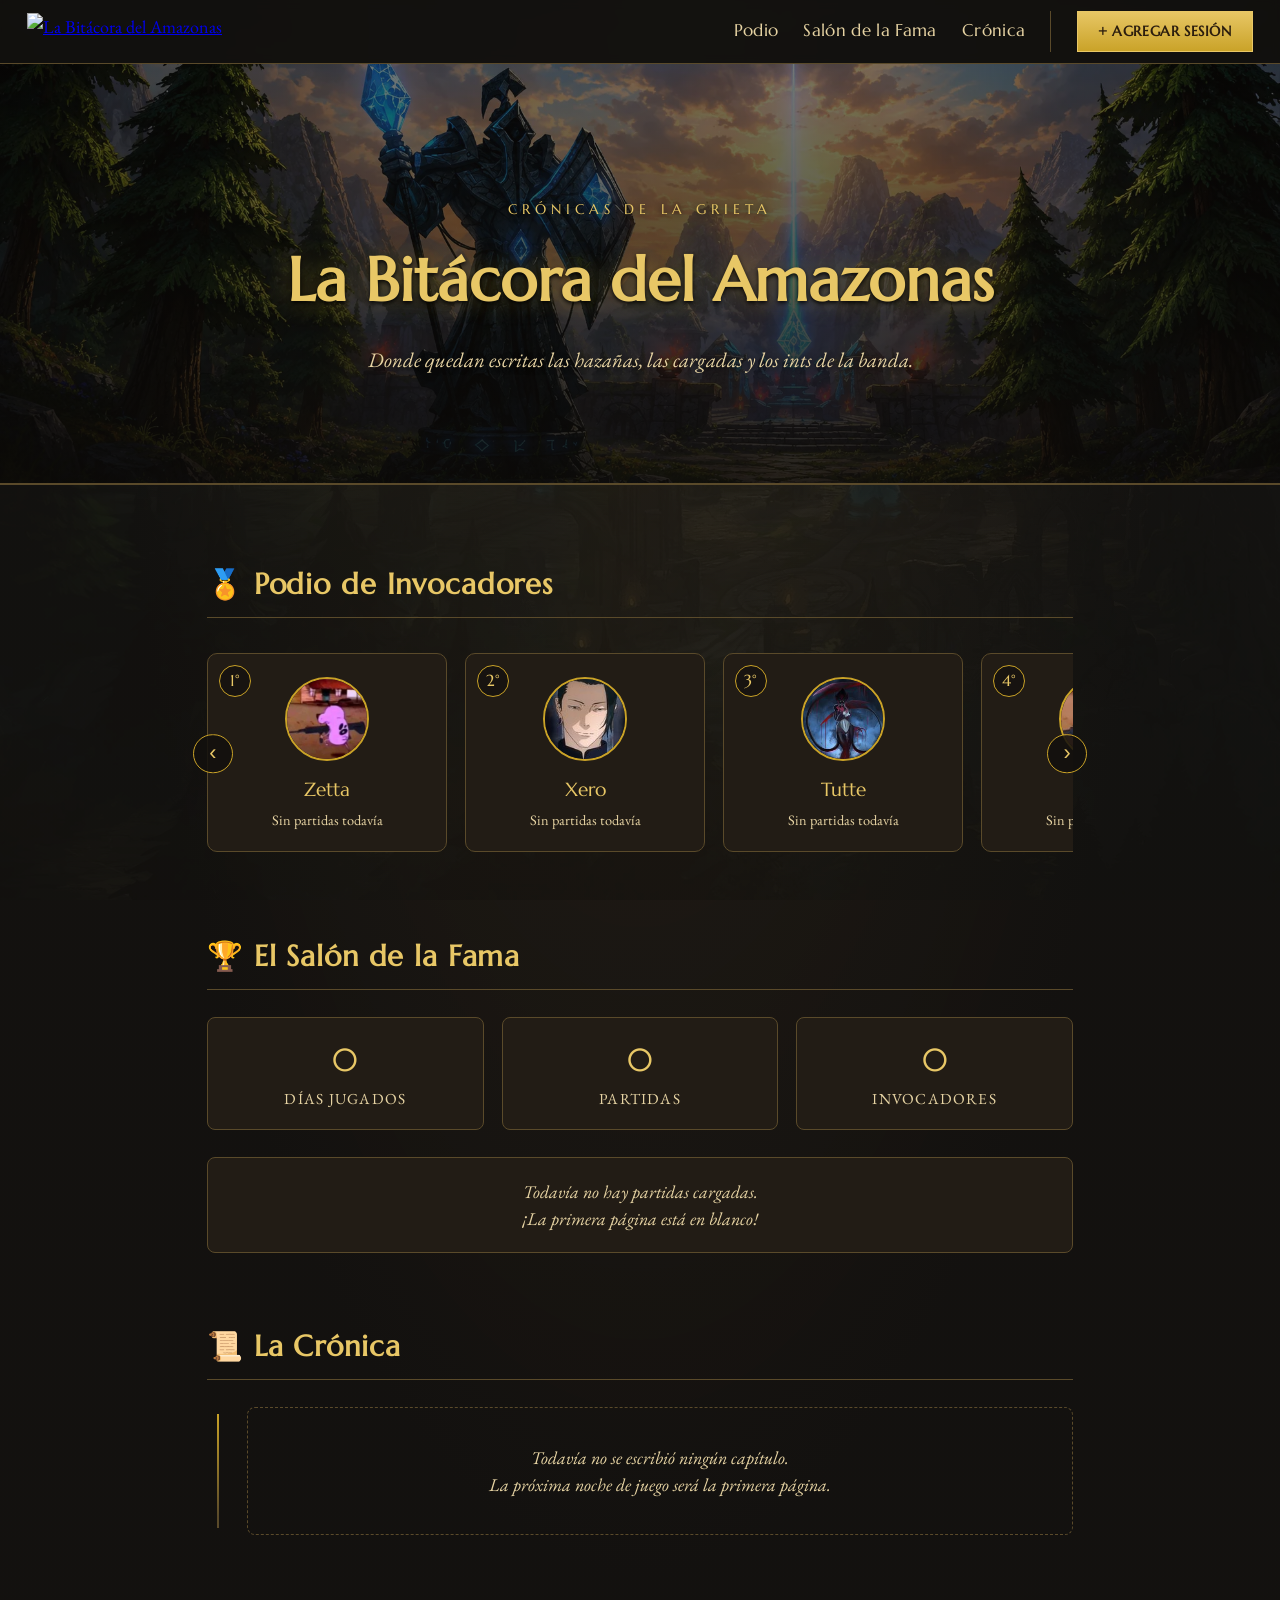
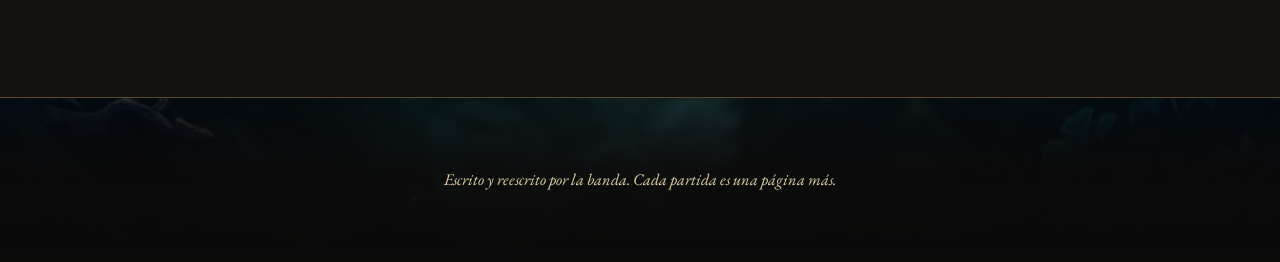
==== index.html @ 9bd44ffe "Podio clickeable al perfil, y opcion de eliminar jugador del roster - js/app.js, css/style.css: cada" ====
<!DOCTYPE html>
<html lang="es">
<head>
<meta charset="UTF-8">
<meta name="viewport" content="width=device-width, initial-scale=1.0">
<title>La Bitácora del Amazonas</title>
<meta name="description" content="Crónica de las partidas de LoL de la banda: quién sale mejor, quién se la carga al equipo, quién trollea y quién es medio ancla.">
<meta property="og:type" content="website">
<meta property="og:site_name" content="La Bitácora del Amazonas">
<meta property="og:title" content="La Bitácora del Amazonas">
<meta property="og:description" content="Crónica de las partidas de LoL de la banda: quién sale mejor, quién se la carga al equipo, quién trollea y quién es medio ancla.">
<meta property="og:image" content="https://zettita.github.io/la-bitacora-del-amazonas/img/portada.webp">
<meta property="og:url" content="https://zettita.github.io/la-bitacora-del-amazonas/">
<meta name="twitter:card" content="summary_large_image">
<link rel="icon" href="data:image/svg+xml,<svg xmlns=%22http://www.w3.org/2000/svg%22 viewBox=%220 0 100 100%22><text y=%22.9em%22 font-size=%2290%22>📜</text></svg>">
<link rel="preconnect" href="https://fonts.googleapis.com">
<link rel="preconnect" href="https://fonts.gstatic.com" crossorigin>
<link href="https://fonts.googleapis.com/css2?family=Marcellus&family=EB+Garamond:ital,wght@0,400;0,500;0,600;1,400&display=swap" rel="stylesheet">
<link rel="stylesheet" href="css/style.css?v=28">
</head>
<body>

<nav class="nav-fija">
  <a href="index.html" class="nav-logo">
    <!-- Temporal: placeholder de logo (Quintaesencia de daño de ataque, sistema de runas viejo) hasta tener uno propio -->
    <img src="https://ddragon.leagueoflegends.com/cdn/7.23.1/img/rune/bl_1_2.png" alt="La Bitácora del Amazonas">
  </a>
  <button type="button" class="nav-burger" aria-label="Abrir menú" aria-expanded="false">☰</button>
  <div class="nav-links">
    <a href="index.html#podio-seccion">Podio</a>
    <a href="index.html#salon-fama">Salón de la Fama</a>
    <a href="index.html#timeline-seccion">Crónica</a>
    <span class="nav-sep"></span>
    <a href="herramientas/cargar.html" class="nav-tool">+ Agregar sesión</a>
  </div>
</nav>

<header class="portada">
  <div class="portada-orla">
    <p class="portada-eyebrow">Crónicas de la Grieta</p>
    <h1>La Bitácora del Amazonas</h1>
    <p class="portada-sub">Donde quedan escritas las hazañas, las cargadas y los ints de la banda.</p>
  </div>
</header>

<main>
  <section id="podio-seccion" class="seccion podio-seccion">
    <h2 class="titulo-seccion">🏅 Podio de Invocadores</h2>
    <div class="podio-wrap">
      <button type="button" class="podio-flecha izq" aria-label="Anterior">‹</button>
      <div id="podio-carrusel" class="podio-carrusel"></div>
      <button type="button" class="podio-flecha der" aria-label="Siguiente">›</button>
    </div>
  </section>

  <section id="salon-fama" class="seccion">
    <h2 class="titulo-seccion">🏆 El Salón de la Fama</h2>
    <div id="fama-resumen" class="fama-resumen"></div>
    <div id="fama-grid" class="fama-grid"></div>
  </section>

  <section id="timeline-seccion" class="seccion">
    <h2 class="titulo-seccion">📜 La Crónica</h2>
    <div id="timeline"></div>
  </section>
</main>

<footer>
  <p>Escrito y reescrito por la banda. Cada partida es una página más.</p>
</footer>

<script src="js/comunes.js?v=6"></script>
<script src="js/app.js?v=15"></script>
</body>
</html>
---- css/style.css ----
:root{
  --tinta:#2b1d0e;
  --tinta-suave:#4a3520;
  --pergamino:#f3e6c8;
  --pergamino-osc:#e6d3a3;
  --noche:#12100e;
  --noche-suave:#1c1712;
  --noche-panel:#221c15;
  --oro:#c9a227;
  --oro-claro:#e8c766;
  --borde:#5a4a2a;
  --victoria:#3f7d4f;
  --derrota:#8c3a3a;
  --mvp:#c9a227;
  --carry:#3a7ca5;
  --troll:#a45bb0;
  --ancla:#7a7a7a;
  --sombra: 0 8px 24px rgba(0,0,0,.45);
}

*{box-sizing:border-box;}

html{scroll-behavior:smooth;}
@media (prefers-reduced-motion: reduce){
  html{scroll-behavior:auto;}
}

html,body{
  margin:0;
  padding:0;
  background:
    radial-gradient(ellipse at top, rgba(36,29,20,.85) 0%, rgba(18,16,14,.94) 60%),
    url('../img/fondo.webp') center / cover no-repeat fixed;
  color:var(--pergamino);
  font-family:'EB Garamond', Georgia, serif;
  font-size:18px;
  line-height:1.5;
}

h1,h2,h3,.cinzel{
  font-family:'Marcellus', serif;
}

/* ---------- Menú fijo ---------- */
.nav-fija{
  position:sticky;
  top:0;
  z-index:100;
  display:flex;
  align-items:center;
  justify-content:space-between;
  gap:1.5rem;
  padding:.6rem 1.5rem;
  background:rgba(18,16,14,.94);
  border-bottom:1px solid var(--borde);
  backdrop-filter:blur(4px);
}
.nav-logo{
  display:flex;
  align-items:center;
  height:2.1rem;
  min-width:2.1rem;
}
.nav-logo img{
  height:2.1rem;
  width:auto;
  display:block;
}
.nav-links{
  display:flex;
  align-items:center;
  gap:1.4rem;
  flex-wrap:wrap;
}
.nav-links a{
  color:var(--pergamino-osc);
  text-decoration:none;
  font-size:.92rem;
  letter-spacing:.02em;
  font-family:'Marcellus', serif;
  white-space:nowrap;
}
.nav-links a:hover{color:var(--oro-claro);}
.nav-links a.nav-tool{
  font-size:.8rem;
  font-weight:700;
  letter-spacing:.04em;
  text-transform:uppercase;
  color:var(--tinta);
  padding:.55rem 1.2rem;
  background:linear-gradient(180deg, var(--oro-claro) 0%, var(--oro) 100%);
  box-shadow:0 0 0 1px var(--oro-claro) inset;
  transition:filter .15s ease;
}
.nav-links a.nav-tool:hover{
  color:var(--tinta);
  filter:brightness(1.1);
}
.nav-sep{
  width:1px;
  align-self:stretch;
  background:var(--borde);
}
.nav-burger{
  display:none;
  align-items:center;
  justify-content:center;
  width:2.1rem;
  height:2.1rem;
  background:none;
  border:1px solid var(--borde);
  border-radius:6px;
  color:var(--pergamino);
  font-size:1.05rem;
  line-height:1;
  cursor:pointer;
  flex-shrink:0;
}
.nav-burger:hover{border-color:var(--oro);}

@media (max-width:700px){
  .nav-burger{display:flex;}
  .nav-links{
    display:none;
    position:absolute;
    top:100%;
    left:0;
    right:0;
    flex-direction:column;
    align-items:stretch;
    gap:0;
    background:rgba(18,16,14,.98);
    border-bottom:1px solid var(--borde);
    padding:.3rem 1.5rem .8rem;
  }
  .nav-links.abierto{display:flex;}
  .nav-links a{
    padding:.7rem 0;
    border-bottom:1px solid rgba(201,162,39,.12);
  }
  .nav-links a:last-child{border-bottom:none;}
  .nav-sep{display:none;}
  .nav-links a.nav-tool{
    text-align:center;
    margin-top:.6rem;
    border-bottom:none;
  }
}

/* ---------- Portada ---------- */
.portada{
  padding:5rem 1.5rem 3.5rem;
  text-align:center;
  border-bottom:2px solid var(--borde);
  background:
    linear-gradient(180deg, rgba(12,10,8,.55) 0%, rgba(12,10,8,.7) 55%, rgba(12,10,8,.9) 100%),
    url('../img/portada.webp') center / cover no-repeat;
}
.portada-orla{
  max-width:780px;
  margin:0 auto;
  padding:2.5rem 2rem;
}
.portada-eyebrow{
  font-family:'Marcellus', serif;
  letter-spacing:.35em;
  text-transform:uppercase;
  font-size:.8rem;
  color:var(--oro-claro);
  margin:0 0 .75rem;
  text-shadow:0 1px 6px rgba(0,0,0,.85);
}
.portada h1{
  font-family:'Marcellus', serif;
  font-size:clamp(2rem, 5vw, 3.4rem);
  margin:0 0 1rem;
  color:var(--oro-claro);
  text-shadow:0 2px 4px rgba(0,0,0,.9), 0 0 24px rgba(201,162,39,.35);
}
.portada-sub{
  margin:0;
  color:var(--pergamino-osc);
  font-style:italic;
  font-size:1.15rem;
  text-shadow:0 1px 6px rgba(0,0,0,.85);
}
.volver-link{
  display:inline-block;
  margin-top:1.25rem;
  color:var(--oro-claro);
  text-decoration:none;
  font-size:.9rem;
  border-bottom:1px solid transparent;
  font-family:'Marcellus', serif;
  text-shadow:0 1px 6px rgba(0,0,0,.85);
}
.volver-link:hover{border-color:var(--oro-claro);}

main{
  max-width:920px;
  margin:0 auto;
  padding:3rem 1.5rem 5rem;
}

.seccion{margin-bottom:4rem; scroll-margin-top:4.5rem;}

.titulo-seccion{
  font-size:1.6rem;
  color:var(--oro-claro);
  border-bottom:1px solid var(--borde);
  padding-bottom:.6rem;
  margin-bottom:1.5rem;
  letter-spacing:.03em;
}

/* ---------- Podio de invocadores ---------- */
.podio-wrap{position:relative;}
.podio-carrusel{
  display:flex;
  gap:1rem;
  overflow-x:auto;
  scroll-snap-type:x mandatory;
  padding:8px 4px .6rem;
  scrollbar-width:thin;
  scrollbar-color:var(--oro) transparent;
}
.podio-carrusel.vacio{
  justify-content:center;
  /* Sin esto, overflow-x:auto obliga a overflow-y a valer "auto" tambien
     (regla del spec), recortando el resplandor/escala del hover contra
     el borde del carrusel. Vacío no necesita scroll para nada, así que
     sacamos el overflow entero. */
  overflow:visible;
  scroll-snap-type:none;
}
.podio-carrusel::-webkit-scrollbar{height:6px;}
.podio-carrusel::-webkit-scrollbar-thumb{background:var(--oro); border-radius:3px;}
.podio-carrusel::-webkit-scrollbar-track{background:transparent;}
.podio-tarjeta{
  flex:0 0 240px;
  scroll-snap-align:start;
  position:relative;
  background:var(--noche-panel);
  border:1px solid var(--borde);
  border-radius:10px;
  padding:1.3rem 1rem 1.1rem;
  text-align:center;
  display:block;
  text-decoration:none;
  color:inherit;
  cursor:pointer;
  transition:border-color .15s ease, transform .15s ease;
}
.podio-tarjeta:hover{border-color:var(--oro); transform:translateY(-3px);}
.podio-puesto{
  position:absolute;
  top:.6rem;
  left:.6rem;
  width:1.8rem;
  height:1.8rem;
  display:flex;
  align-items:center;
  justify-content:center;
  font-family:'Marcellus', serif;
  font-size:.9rem;
  color:var(--oro-claro);
  background:rgba(18,16,14,.7);
  border:1px solid var(--oro);
  border-radius:50%;
}
.podio-avatar{
  width:84px;
  height:84px;
  margin:0 auto .8rem;
  border-radius:50%;
  overflow:hidden;
  border:2px solid var(--oro);
  background:var(--noche);
}
.podio-avatar img{width:100%; height:100%; object-fit:cover; display:block;}
.podio-avatar-fallback{
  width:100%;
  height:100%;
  display:flex;
  align-items:center;
  justify-content:center;
  font-family:'Marcellus', serif;
  font-size:1.6rem;
  font-weight:700;
  color:var(--oro-claro);
}
.podio-nombre{
  font-family:'Marcellus', serif;
  color:var(--oro-claro);
  font-size:1.05rem;
  margin-bottom:.3rem;
}
.podio-detalle{
  font-size:.8rem;
  color:var(--pergamino-osc);
}

.podio-tarjeta-vacia{
  display:flex;
  align-items:center;
  justify-content:center;
  background:rgba(34,28,21,.4);
  border:1px dashed var(--borde);
  text-decoration:none;
  cursor:pointer;
  box-shadow:0 0 0 rgba(201,162,39,0);
  transform-style:preserve-3d;
  /* El transform (scale + rotateX/Y) lo maneja JS por completo, para
     poder alternar entre una transición lenta (entrar/salir, a tono con
     el resplandor) y una rápida (mientras se sigue al mouse). */
  transition:border-color 1s ease, background-color 1s ease, box-shadow 1s ease, transform 1s ease;
}
.podio-tarjeta-vacia:hover{
  border-color:var(--oro);
  background:rgba(34,28,21,.65);
  box-shadow:0 0 26px rgba(201,162,39,.5);
}
.podio-tarjeta-vacia:hover .podio-vacia-icono{
  box-shadow:0 0 14px rgba(201,162,39,.6);
}
.podio-vacia-tilt{
  display:flex;
  flex-direction:column;
  align-items:center;
  gap:.3rem;
}
.podio-vacia-icono{
  width:2.8rem;
  height:2.8rem;
  margin-bottom:.3rem;
  border-radius:50%;
  border:2px dashed var(--oro);
  display:flex;
  align-items:center;
  justify-content:center;
  font-family:'Marcellus', serif;
  font-size:1.6rem;
  line-height:1;
  color:var(--oro-claro);
  box-shadow:0 0 0 rgba(201,162,39,0);
  transition:box-shadow 1s ease;
}
.podio-vacia-titulo{
  font-family:'Marcellus', serif;
  color:var(--oro-claro);
  font-size:1rem;
}
.podio-vacia-sub{
  font-size:.8rem;
  color:var(--pergamino-osc);
  text-align:center;
}

.podio-flecha{
  position:absolute;
  top:50%;
  transform:translateY(-50%);
  width:2.2rem;
  height:2.2rem;
  border-radius:50%;
  background:rgba(18,16,14,.85);
  border:1px solid var(--oro);
  color:var(--oro-claro);
  display:flex;
  align-items:center;
  justify-content:center;
  cursor:pointer;
  font-size:1.2rem;
  z-index:2;
}
.podio-flecha.izq{left:-14px;}
.podio-flecha.der{right:-14px;}
.podio-flecha:hover{background:var(--oro); color:var(--tinta);}
.podio-flecha[hidden]{display:none;}

/* ---------- Salon de la fama ---------- */
.fama-resumen{
  display:flex;
  gap:1rem;
  flex-wrap:wrap;
  margin-bottom:1.5rem;
}
.fama-resumen .stat{
  flex:1 1 140px;
  background:var(--noche-panel);
  border:1px solid var(--borde);
  border-radius:8px;
  padding:1rem 1.2rem;
  text-align:center;
}
.fama-resumen .stat .num{
  display:block;
  font-family:'Marcellus', serif;
  font-size:1.8rem;
  color:var(--oro-claro);
}
.fama-resumen .stat .lbl{
  font-size:.85rem;
  color:var(--pergamino-osc);
  text-transform:uppercase;
  letter-spacing:.08em;
}

.fama-grid{
  display:grid;
  grid-template-columns:repeat(auto-fit, minmax(220px, 1fr));
  gap:1rem;
}
.fama-card{
  background:var(--noche-panel);
  border:1px solid var(--borde);
  border-radius:8px;
  padding:1.1rem 1.2rem;
}
.fama-card h3{
  margin:0 0 .8rem;
  font-size:1rem;
  color:var(--oro-claro);
  display:flex;
  align-items:center;
  gap:.5rem;
}
.fama-card ol{
  margin:0;
  padding-left:1.3rem;
}
.fama-card li{
  margin-bottom:.35rem;
  display:flex;
  justify-content:space-between;
  gap:.5rem;
}
.fama-card li .cnt{color:var(--pergamino-osc); font-variant-numeric:tabular-nums;}
.fama-card.vacio{
  color:var(--pergamino-osc);
  font-style:italic;
  display:flex;
  align-items:center;
  justify-content:center;
  text-align:center;
}

/* ---------- Timeline ---------- */
#timeline{
  position:relative;
  padding-left:2.2rem;
}
#timeline::before{
  content:"";
  position:absolute;
  left:.55rem;
  top:.4rem;
  bottom:.4rem;
  width:2px;
  background:linear-gradient(180deg, var(--oro), var(--borde) 90%);
}

.capitulo{
  position:relative;
  margin-bottom:1.4rem;
}
.capitulo::before{
  content:"";
  position:absolute;
  left:-2.2rem;
  top:.45rem;
  width:14px;
  height:14px;
  border-radius:50%;
  background:var(--oro);
  border:2px solid var(--noche);
  box-shadow:0 0 0 2px var(--oro);
}

.capitulo-header{
  cursor:pointer;
  background:var(--noche-panel);
  border:1px solid var(--borde);
  border-radius:8px;
  padding:.9rem 1.2rem;
  display:flex;
  justify-content:space-between;
  align-items:center;
  gap:1rem;
  flex-wrap:wrap;
}
.capitulo-header:hover{border-color:var(--oro);}
.capitulo-titulo{
  font-family:'Marcellus', serif;
  color:var(--oro-claro);
  font-size:1.15rem;
}
.capitulo-fecha{
  color:var(--pergamino-osc);
  font-size:.9rem;
  font-style:italic;
}
.capitulo-resumen{
  font-size:.85rem;
  color:var(--pergamino-osc);
}
.capitulo-flecha{
  transition:transform .2s ease;
  color:var(--oro-claro);
}
.capitulo.abierto .capitulo-flecha{transform:rotate(90deg);}

.capitulo-cuerpo{
  padding:1.2rem .2rem .4rem;
}
.capitulo-notas{
  font-style:italic;
  color:var(--pergamino-osc);
  margin:0 0 1rem;
  padding-left:.2rem;
}

/* ---------- Partidas ---------- */
.partida{
  background:var(--pergamino);
  color:var(--tinta);
  border-radius:8px;
  padding:1.1rem 1.3rem;
  margin-bottom:1.1rem;
  box-shadow:var(--sombra);
}
.partida-header{
  display:flex;
  align-items:center;
  gap:.7rem;
  flex-wrap:wrap;
  margin-bottom:.9rem;
  padding-bottom:.6rem;
  border-bottom:1px solid var(--tinta-suave);
}
.partida-numero{
  font-family:'Marcellus', serif;
  font-weight:700;
  color:var(--tinta-suave);
}
.badge-resultado{
  font-family:'Marcellus', serif;
  font-size:.75rem;
  letter-spacing:.05em;
  text-transform:uppercase;
  padding:.25rem .6rem;
  border-radius:4px;
  color:#fff;
}
.badge-resultado.victoria{background:var(--victoria);}
.badge-resultado.derrota{background:var(--derrota);}
.partida-meta{
  font-size:.85rem;
  color:var(--tinta-suave);
  margin-left:auto;
}

.jugadores-tabla{
  display:grid;
  gap:.6rem;
}
.jugador-fila{
  position:relative;
  display:grid;
  grid-template-columns:auto 1fr auto;
  gap:.6rem 1rem;
  align-items:center;
  padding:.6rem .7rem;
  border-radius:6px;
  background-color:var(--noche-panel);
  background-size:cover;
  background-position:center 22%;
  overflow:hidden;
  color:var(--pergamino);
}
.jugador-fila::before{
  content:"";
  position:absolute;
  inset:0;
  background:linear-gradient(90deg, rgba(18,16,14,.92) 0%, rgba(18,16,14,.8) 55%, rgba(18,16,14,.5) 100%);
}
.jugador-fila > *{position:relative;}
.jugador-avatar{
  width:40px;
  height:40px;
  border-radius:6px;
  object-fit:cover;
  border:1px solid var(--oro);
  background:var(--noche-panel);
}
.jugador-avatar-fallback{
  width:40px;
  height:40px;
  border-radius:6px;
  border:1px solid var(--oro);
  background:var(--noche-panel);
  color:var(--oro-claro);
  display:flex;
  align-items:center;
  justify-content:center;
  font-family:'Marcellus', serif;
  font-weight:700;
}
.jugador-info{min-width:0;}
.jugador-nombre{
  font-weight:600;
  color:var(--pergamino);
  text-shadow:0 1px 3px rgba(0,0,0,.65);
  display:flex;
  align-items:center;
  gap:.5rem;
  flex-wrap:wrap;
}
.jugador-rol{
  font-size:.75rem;
  color:var(--pergamino-osc);
  text-shadow:0 1px 2px rgba(0,0,0,.65);
  text-transform:uppercase;
  letter-spacing:.05em;
}
.jugador-campeon{font-style:italic;}
.jugador-comentario{
  grid-column:1 / -1;
  font-size:.9rem;
  font-style:italic;
  color:var(--pergamino-osc);
  text-shadow:0 1px 2px rgba(0,0,0,.65);
  padding-left:.6rem;
  border-left:2px solid var(--oro);
}
.jugador-kda{
  font-variant-numeric:tabular-nums;
  font-size:.9rem;
  white-space:nowrap;
  color:var(--pergamino);
  text-shadow:0 1px 2px rgba(0,0,0,.65);
}
.jugador-premios{
  display:flex;
  gap:.3rem;
  flex-wrap:wrap;
}
.premio{
  font-size:.7rem;
  font-family:'Marcellus', serif;
  padding:.15rem .5rem;
  border-radius:10px;
  color:#fff;
  white-space:nowrap;
}
.premio.mvp{background:var(--mvp); color:#2b1d0e;}
.premio.carry{background:var(--carry);}
.premio.troll{background:var(--troll);}
.premio.ancla{background:var(--ancla);}

.destacados-partida{
  margin-top:.8rem;
  padding:.6rem .8rem;
  border:1px dashed #6a3f96;
  border-radius:6px;
  background:rgba(106,63,150,.08);
}
.destacados-titulo{
  font-family:'Marcellus', serif;
  font-size:.7rem;
  text-transform:uppercase;
  letter-spacing:.05em;
  color:#6a3f96;
  margin-bottom:.4rem;
}
.vacio-timeline{
  color:var(--pergamino-osc);
  font-style:italic;
  padding:2rem;
  text-align:center;
  border:1px dashed var(--borde);
  border-radius:8px;
}

footer{
  text-align:center;
  padding:3rem 1rem 3rem;
  color:var(--pergamino-osc);
  font-style:italic;
  font-size:.9rem;
  border-top:1px solid var(--borde);
  background:
    linear-gradient(180deg, rgba(12,10,8,0) 0%, rgba(12,10,8,.78) 45%, rgba(12,10,8,.93) 100%),
    url('../img/role-swapping.jpg') center / cover no-repeat;
}

/* ---------- Perfil de jugador ---------- */
.volver-top{
  max-width:920px;
  margin:0 auto;
  padding:1.4rem 1.5rem 0;
}
.volver-top a{
  color:var(--oro-claro);
  text-decoration:none;
  font-family:'Marcellus', serif;
  font-size:.85rem;
  border-bottom:1px solid transparent;
}
.volver-top a:hover{border-color:var(--oro-claro);}

.perfil-header{
  display:flex;
  align-items:center;
  gap:1.4rem;
  max-width:920px;
  margin:0 auto;
  padding:1.6rem 1.5rem 1rem;
}
.perfil-header-avatar{
  width:100px;
  height:100px;
  border-radius:12px;
  overflow:hidden;
  border:2px solid var(--oro);
  flex-shrink:0;
  background:var(--noche-panel);
}
.perfil-header-avatar img{
  width:100%;
  height:100%;
  object-fit:cover;
  display:block;
}
.perfil-header-avatar-fallback{
  width:100%;
  height:100%;
  display:flex;
  align-items:center;
  justify-content:center;
  font-family:'Marcellus', serif;
  font-size:2rem;
  font-weight:700;
  color:var(--oro-claro);
}
.perfil-header-texto{min-width:0;}
.perfil-header h1{
  font-family:'Marcellus', serif;
  font-size:clamp(1.7rem, 4.5vw, 2.5rem);
  color:var(--oro-claro);
  text-align:left;
  margin:0;
  text-shadow:0 2px 12px rgba(201,162,39,.25);
}
.perfil-header-sub{
  margin:.35rem 0 0;
  font-style:italic;
  font-size:1.05rem;
  color:var(--pergamino-osc);
}

.premios-grid{
  display:grid;
  grid-template-columns:repeat(4, 1fr);
  gap:.9rem;
}
.premio-card{
  background:var(--noche-panel);
  border:1px solid var(--borde);
  border-radius:8px;
  padding:1rem .6rem;
  text-align:center;
}
.premio-card .ico{font-size:1.4rem; display:block; margin-bottom:.3rem;}
.premio-card .cnt{font-family:'Marcellus', serif; font-size:1.4rem; display:block; font-variant-numeric:tabular-nums;}
.premio-card .lbl{font-size:.72rem; color:var(--pergamino-osc); text-transform:uppercase; letter-spacing:.05em;}
.premio-card.mvp .cnt{color:var(--mvp);}
.premio-card.carry .cnt{color:var(--carry);}
.premio-card.troll .cnt{color:var(--troll);}
.premio-card.ancla .cnt{color:var(--ancla);}

.ver-mas{
  display:block;
  margin:1.1rem auto 0;
  background:none;
  border:1px solid var(--borde);
  color:var(--oro-claro);
  font-family:'Marcellus', serif;
  font-size:.85rem;
  padding:.55rem 1.3rem;
  border-radius:20px;
  cursor:pointer;
}
.ver-mas:hover{border-color:var(--oro);}
.ver-mas[hidden]{display:none;}

.partidas-mini{
  display:flex;
  flex-direction:column;
  gap:.6rem;
}
.partida-mini{
  display:grid;
  grid-template-columns:auto 40px 1fr auto auto;
  gap:.9rem;
  align-items:center;
  background:var(--noche-panel);
  border:1px solid var(--borde);
  border-radius:8px;
  padding:.7rem 1rem;
}
.partida-mini .campeon-rol{font-size:.95rem;}
.partida-mini .campeon-rol small{
  display:block;
  color:var(--pergamino-osc);
  font-size:.72rem;
  text-transform:uppercase;
  letter-spacing:.05em;
}
.partida-mini .kda{font-variant-numeric:tabular-nums; font-size:.9rem; white-space:nowrap;}
.partida-mini .fecha{font-size:.78rem; color:var(--pergamino-osc); white-space:nowrap;}

.perfil-campeones{
  display:grid;
  grid-template-columns:repeat(auto-fit, minmax(260px, 1fr));
  gap:1.2rem;
}
.campeon-card{
  position:relative;
  aspect-ratio:16/10;
  border-radius:10px;
  overflow:hidden;
  border:1px solid var(--borde);
  box-shadow:var(--sombra);
  background-size:cover;
  background-position:center 20%;
  color:#fff;
}
.campeon-card::after{
  content:"";
  position:absolute;
  inset:0;
  background:linear-gradient(180deg, rgba(0,0,0,0) 35%, rgba(0,0,0,.9) 100%);
}
.campeon-card-puesto{
  position:absolute;
  top:.6rem;
  left:.6rem;
  z-index:2;
  width:2rem;
  height:2rem;
  display:flex;
  align-items:center;
  justify-content:center;
  font-family:'Marcellus', serif;
  font-size:1rem;
  color:var(--oro-claro);
  background:rgba(18,16,14,.7);
  border:1px solid var(--oro);
  border-radius:50%;
}
.campeon-card-info{
  position:absolute;
  left:0;
  right:0;
  bottom:0;
  z-index:2;
  padding:.9rem 1rem;
}
.campeon-card-nombre{
  font-family:'Marcellus', serif;
  font-size:1.15rem;
  color:var(--oro-claro);
  margin-bottom:.35rem;
}
.campeon-card-detalle{
  display:flex;
  flex-wrap:wrap;
  gap:.35rem .9rem;
  font-size:.85rem;
  color:#f0e6d0;
}

@media (max-width:600px){
  body{font-size:16px;}
  .jugador-fila{grid-template-columns:auto 1fr; grid-template-areas:"avatar info" "kda kda" "premios premios";}
  .jugador-kda{grid-column:1/-1;}
  .jugador-premios{grid-column:1/-1;}
  .partida-meta{margin-left:0;}
  .perfil-header{flex-direction:column; text-align:center; padding-top:1.2rem;}
  .perfil-header h1{text-align:center;}
  .premios-grid{grid-template-columns:repeat(2, 1fr);}
  .partida-mini{grid-template-columns:auto 34px 1fr; grid-template-areas:"badge avatar info" "kda kda fecha";}
  .partida-mini .kda{grid-area:kda;}
  .partida-mini .fecha{grid-area:fecha; text-align:right;}
  .podio-flecha{display:none;}
}
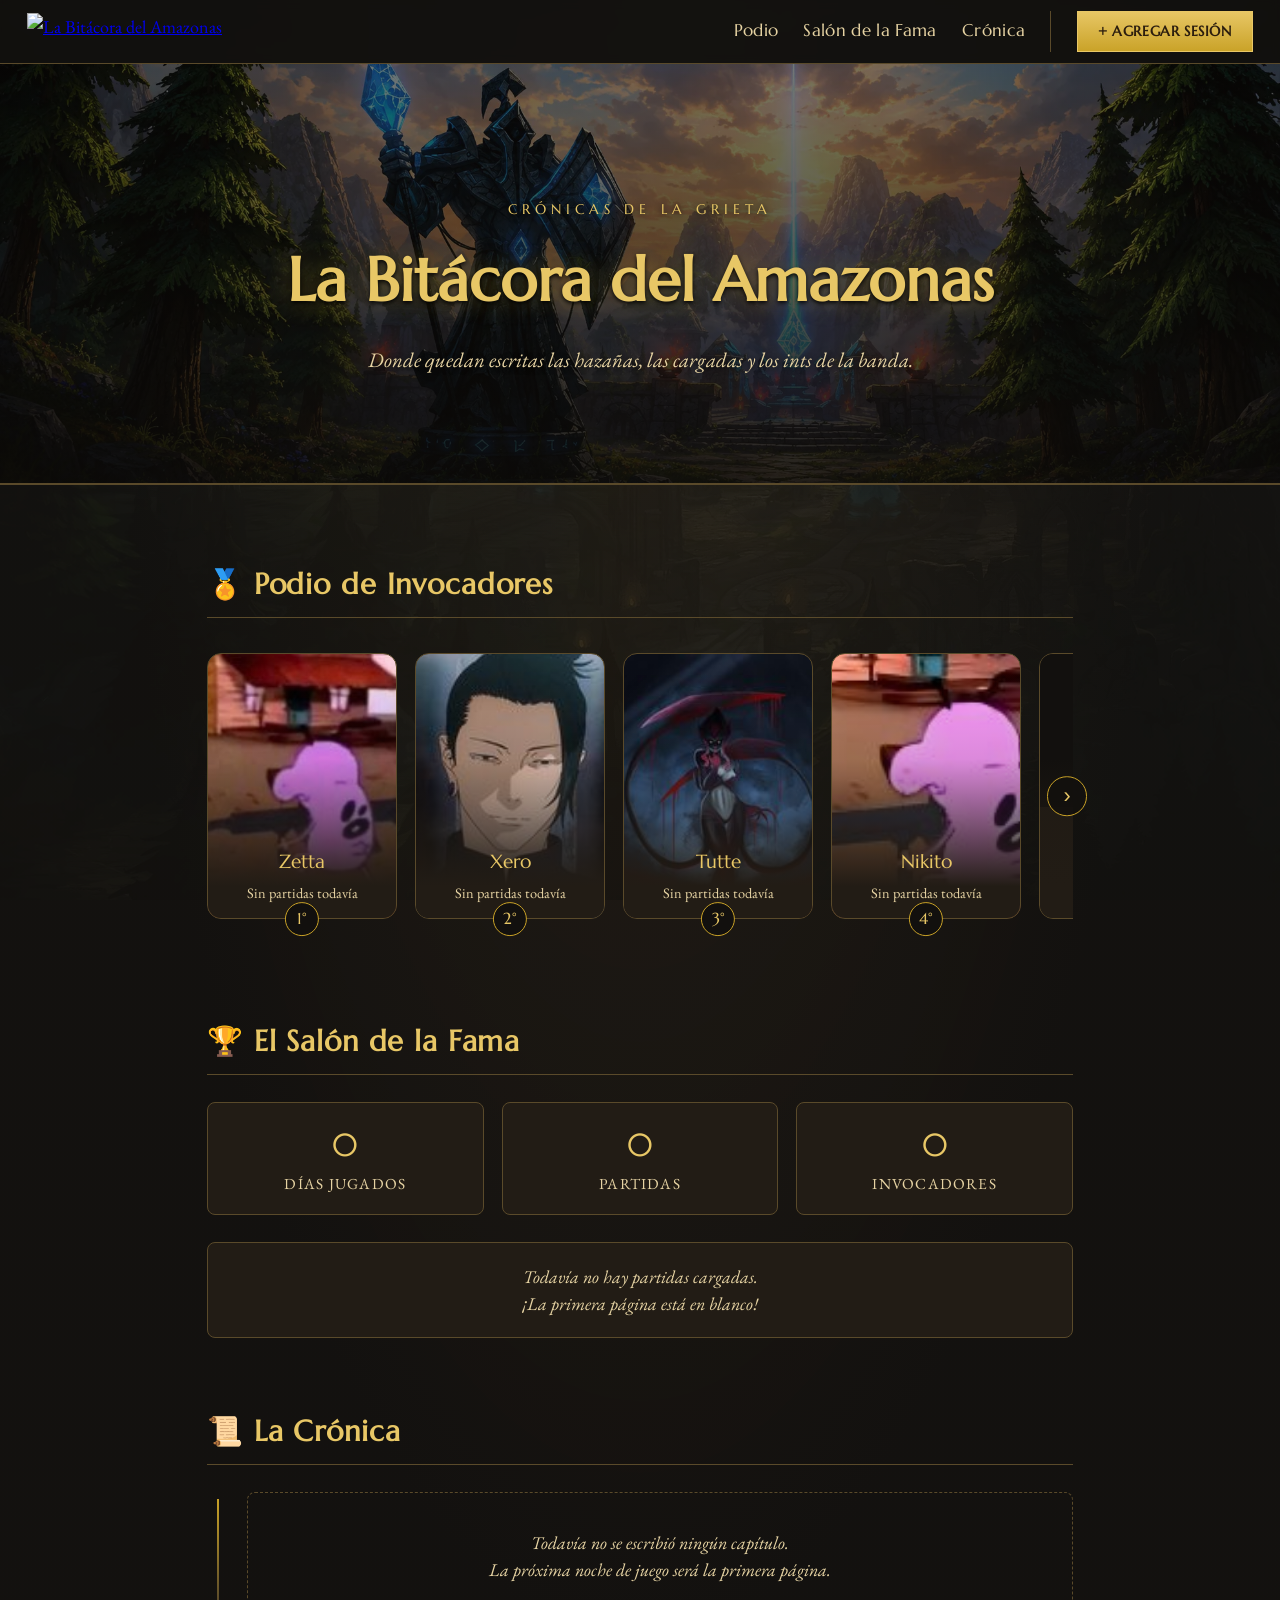
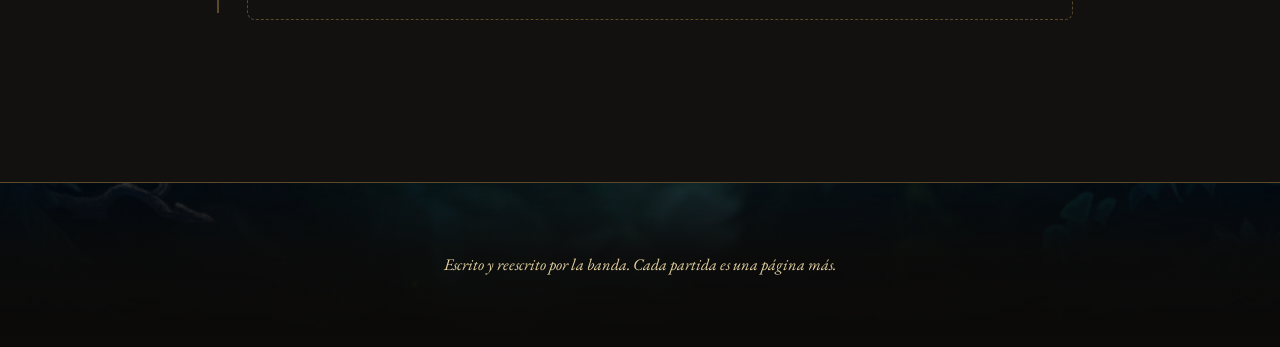
==== commit c65f0816: "Rediseña las tarjetas del Podio como naipes con la foto de fondo - Las cartas ahora tienen proporció" ====
--- a/index.html
+++ b/index.html
@@ -16,7 +16,7 @@
 <link rel="preconnect" href="https://fonts.googleapis.com">
 <link rel="preconnect" href="https://fonts.gstatic.com" crossorigin>
 <link href="https://fonts.googleapis.com/css2?family=Marcellus&family=EB+Garamond:ital,wght@0,400;0,500;0,600;1,400&display=swap" rel="stylesheet">
-<link rel="stylesheet" href="css/style.css?v=28">
+<link rel="stylesheet" href="css/style.css?v=29">
 </head>
 <body>
 
@@ -70,6 +70,6 @@
 </footer>
 
 <script src="js/comunes.js?v=6"></script>
-<script src="js/app.js?v=15"></script>
+<script src="js/app.js?v=16"></script>
 </body>
 </html>
--- a/css/style.css
+++ b/css/style.css
@@ -237,57 +237,70 @@
 .podio-carrusel::-webkit-scrollbar-thumb{background:var(--oro); border-radius:3px;}
 .podio-carrusel::-webkit-scrollbar-track{background:transparent;}
 .podio-tarjeta{
-  flex:0 0 240px;
+  flex:0 0 190px;
   scroll-snap-align:start;
   position:relative;
-  background:var(--noche-panel);
-  border:1px solid var(--borde);
-  border-radius:10px;
-  padding:1.3rem 1rem 1.1rem;
-  text-align:center;
   display:block;
+  padding-bottom:1rem;
   text-decoration:none;
   color:inherit;
   cursor:pointer;
-  transition:border-color .15s ease, transform .15s ease;
-}
-.podio-tarjeta:hover{border-color:var(--oro); transform:translateY(-3px);}
+  transition:transform .15s ease;
+}
+.podio-carrusel:not(.vacio) .podio-tarjeta:hover{transform:translateY(-3px);}
+.podio-carrusel:not(.vacio) .podio-tarjeta:hover .podio-tarjeta-marco{border-color:var(--oro);}
+.podio-tarjeta-marco{
+  aspect-ratio:5/7;
+  position:relative;
+  overflow:hidden;
+  border-radius:14px;
+  border:1px solid var(--borde);
+  background:var(--noche-panel) center/cover no-repeat;
+  transition:border-color .15s ease;
+}
 .podio-puesto{
   position:absolute;
-  top:.6rem;
-  left:.6rem;
-  width:1.8rem;
-  height:1.8rem;
+  left:50%;
+  bottom:1rem;
+  transform:translate(-50%, 50%);
+  width:1.9rem;
+  height:1.9rem;
   display:flex;
   align-items:center;
   justify-content:center;
   font-family:'Marcellus', serif;
   font-size:.9rem;
   color:var(--oro-claro);
-  background:rgba(18,16,14,.7);
+  background:var(--noche);
   border:1px solid var(--oro);
   border-radius:50%;
-}
-.podio-avatar{
-  width:84px;
-  height:84px;
-  margin:0 auto .8rem;
-  border-radius:50%;
-  overflow:hidden;
-  border:2px solid var(--oro);
+  z-index:2;
+}
+.podio-tarjeta-fallback{
+  position:absolute;
+  top:0; left:0; right:0;
+  height:58%;
+  display:flex;
+  align-items:center;
+  justify-content:center;
+  font-family:'Marcellus', serif;
+  font-size:2.4rem;
+  font-weight:700;
+  color:var(--oro-claro);
   background:var(--noche);
 }
-.podio-avatar img{width:100%; height:100%; object-fit:cover; display:block;}
-.podio-avatar-fallback{
-  width:100%;
-  height:100%;
-  display:flex;
-  align-items:center;
-  justify-content:center;
-  font-family:'Marcellus', serif;
-  font-size:1.6rem;
-  font-weight:700;
-  color:var(--oro-claro);
+.podio-tarjeta-velo{
+  position:absolute;
+  inset:0;
+  background:linear-gradient(to bottom, rgba(18,16,14,0) 0%, rgba(18,16,14,.15) 40%, var(--noche-panel) 88%);
+  z-index:1;
+}
+.podio-tarjeta-info{
+  position:absolute;
+  left:0; right:0; bottom:0;
+  padding:0 .8rem .8rem;
+  text-align:center;
+  z-index:2;
 }
 .podio-nombre{
   font-family:'Marcellus', serif;
@@ -301,9 +314,16 @@
 }
 
 .podio-tarjeta-vacia{
-  display:flex;
-  align-items:center;
-  justify-content:center;
+  flex:0 0 190px;
+  aspect-ratio:5/7;
+  position:relative;
+  display:flex;
+  align-items:center;
+  justify-content:center;
+  padding:1.3rem 1rem 1.1rem;
+  text-align:center;
+  color:inherit;
+  border-radius:14px;
   background:rgba(34,28,21,.4);
   border:1px dashed var(--borde);
   text-decoration:none;
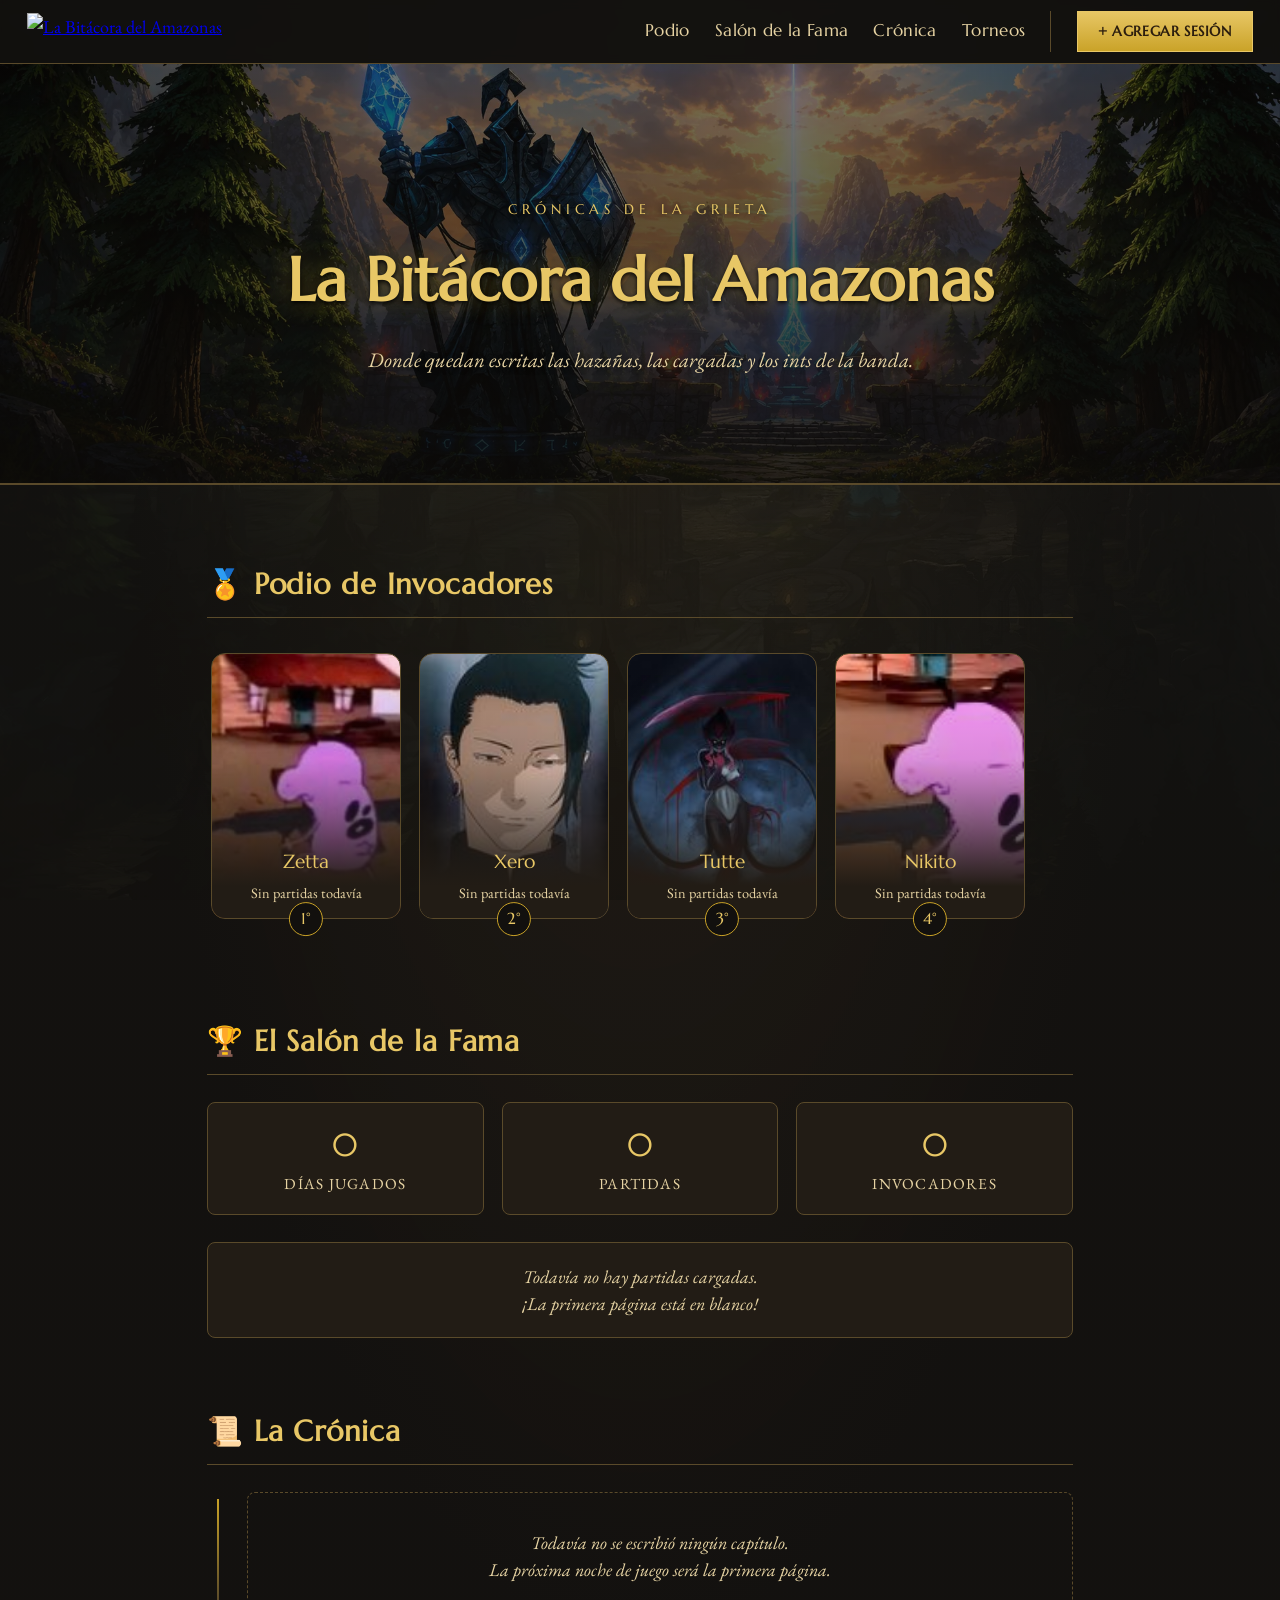
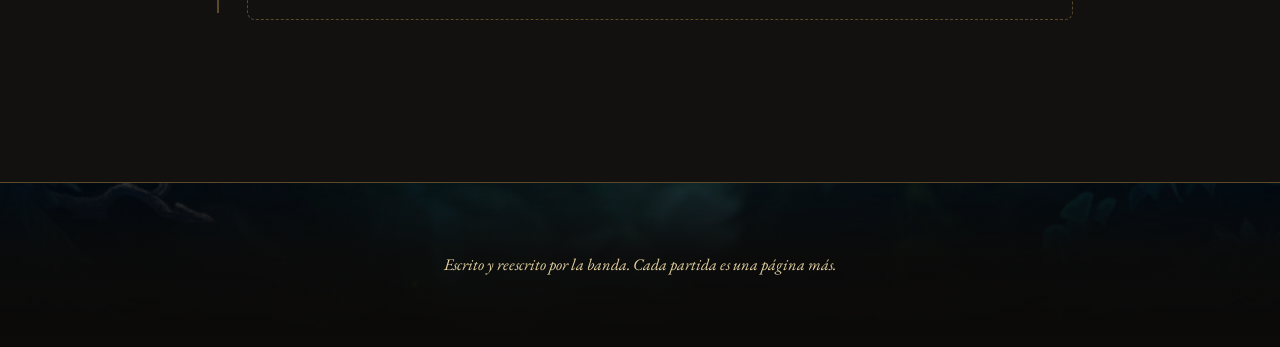
==== commit da989e43: "Permite corregir resultados de un torneo mientras esta en curso, y agrega boton para finalizarlo y c" ====
--- a/index.html
+++ b/index.html
@@ -16,7 +16,7 @@
 <link rel="preconnect" href="https://fonts.googleapis.com">
 <link rel="preconnect" href="https://fonts.gstatic.com" crossorigin>
 <link href="https://fonts.googleapis.com/css2?family=Marcellus&family=EB+Garamond:ital,wght@0,400;0,500;0,600;1,400&display=swap" rel="stylesheet">
-<link rel="stylesheet" href="css/style.css?v=29">
+<link rel="stylesheet" href="css/style.css?v=30">
 </head>
 <body>
 
@@ -30,6 +30,7 @@
     <a href="index.html#podio-seccion">Podio</a>
     <a href="index.html#salon-fama">Salón de la Fama</a>
     <a href="index.html#timeline-seccion">Crónica</a>
+    <a href="torneos.html">Torneos</a>
     <span class="nav-sep"></span>
     <a href="herramientas/cargar.html" class="nav-tool">+ Agregar sesión</a>
   </div>
@@ -69,7 +70,7 @@
   <p>Escrito y reescrito por la banda. Cada partida es una página más.</p>
 </footer>
 
-<script src="js/comunes.js?v=6"></script>
+<script src="js/comunes.js?v=9"></script>
 <script src="js/app.js?v=16"></script>
 </body>
 </html>
--- a/css/style.css
+++ b/css/style.css
@@ -901,6 +901,68 @@
   color:#f0e6d0;
 }
 
+/* ---------- Torneos: listado, cuadro de eliminación y podio "escenario" ---------- */
+.torneo-card{display:block; text-decoration:none; color:inherit; transition:transform .15s, border-color .15s;}
+.torneo-card:hover{transform:translateY(-3px); border-color:var(--oro);}
+.torneo-card-meta{margin:0; font-size:.85rem; color:var(--pergamino-osc); line-height:1.6;}
+
+.mini-avatar{
+  display:inline-flex; align-items:center; justify-content:center;
+  width:22px; height:22px; border-radius:50%; overflow:hidden;
+  background:var(--noche-panel); border:1px solid var(--borde);
+  font-size:.6rem; color:var(--pergamino-osc); margin-right:-6px;
+  vertical-align:middle;
+}
+.mini-avatar:last-child{margin-right:0;}
+.mini-avatar img{width:100%; height:100%; object-fit:cover;}
+
+.tny-bracket{display:flex; gap:1.5rem; overflow-x:auto; padding:.5rem .2rem 1rem;}
+.tny-ronda{display:flex; flex-direction:column; min-width:190px;}
+.tny-ronda-titulo{
+  font-family:'Marcellus', serif; font-size:.8rem; text-transform:uppercase;
+  letter-spacing:.05em; color:var(--oro-claro); text-align:center; margin-bottom:.6rem;
+}
+.tny-ronda-tercer{margin-left:1rem; border-left:1px dashed var(--borde); padding-left:1.5rem;}
+.tny-partidos{display:flex; flex-direction:column; justify-content:space-around; gap:1rem; flex:1;}
+.tny-partido{
+  display:flex; flex-direction:column; gap:2px;
+  border:1px solid var(--borde); border-radius:6px; overflow:hidden;
+  background:var(--noche-panel);
+}
+.tny-lado{
+  display:flex; align-items:center; gap:.5rem; padding:.5rem .6rem;
+  font-size:.85rem; color:var(--pergamino-osc);
+  border:none; background:transparent; width:100%; text-align:left; cursor:default;
+  font-family:'EB Garamond', serif;
+}
+.tny-lado + .tny-lado{border-top:1px solid rgba(90,74,42,.4);}
+.tny-lado.tny-vacio{color:var(--tinta-suave); justify-content:center; font-style:italic;}
+.tny-lado.tny-ganador{background:rgba(201,162,39,.12); color:var(--pergamino); font-weight:600;}
+.tny-lado.tny-ganador .tny-nombre::after{content:' ✓'; color:var(--oro);}
+.tny-lado.tny-clickeable{cursor:pointer;}
+.tny-lado.tny-clickeable:hover{background:rgba(201,162,39,.2);}
+.tny-avatares{display:flex; flex-shrink:0;}
+.tny-nombre{overflow:hidden; text-overflow:ellipsis; white-space:nowrap;}
+
+.podio-torneo{display:flex; align-items:flex-end; justify-content:center; gap:1rem; margin:1.5rem 0;}
+.podio-torneo-puesto{display:flex; flex-direction:column; align-items:center; gap:.4rem; width:120px;}
+.podio-torneo-avatares{display:flex;}
+.podio-torneo-nombre{
+  font-family:'Marcellus', serif; font-size:.9rem; color:var(--pergamino);
+  text-align:center; overflow:hidden; text-overflow:ellipsis; white-space:nowrap; max-width:100%;
+}
+.podio-torneo-escalon{
+  width:100%; border-radius:8px 8px 0 0;
+  display:flex; align-items:flex-start; justify-content:center; padding-top:.5rem;
+  font-size:1.6rem;
+  background:linear-gradient(180deg, rgba(201,162,39,.18) 0%, rgba(201,162,39,.05) 100%);
+  border:1px solid var(--oro); border-bottom:none;
+}
+.podio-torneo-p1 .podio-torneo-escalon{height:120px; font-size:2rem;}
+.podio-torneo-p1 .podio-torneo-nombre{font-size:1.05rem; color:var(--oro-claro);}
+.podio-torneo-p2 .podio-torneo-escalon{height:85px;}
+.podio-torneo-p3 .podio-torneo-escalon{height:60px;}
+
 @media (max-width:600px){
   body{font-size:16px;}
   .jugador-fila{grid-template-columns:auto 1fr; grid-template-areas:"avatar info" "kda kda" "premios premios";}
@@ -914,4 +976,6 @@
   .partida-mini .kda{grid-area:kda;}
   .partida-mini .fecha{grid-area:fecha; text-align:right;}
   .podio-flecha{display:none;}
-}
+  .tny-ronda{min-width:160px;}
+  .podio-torneo-puesto{width:92px;}
+}
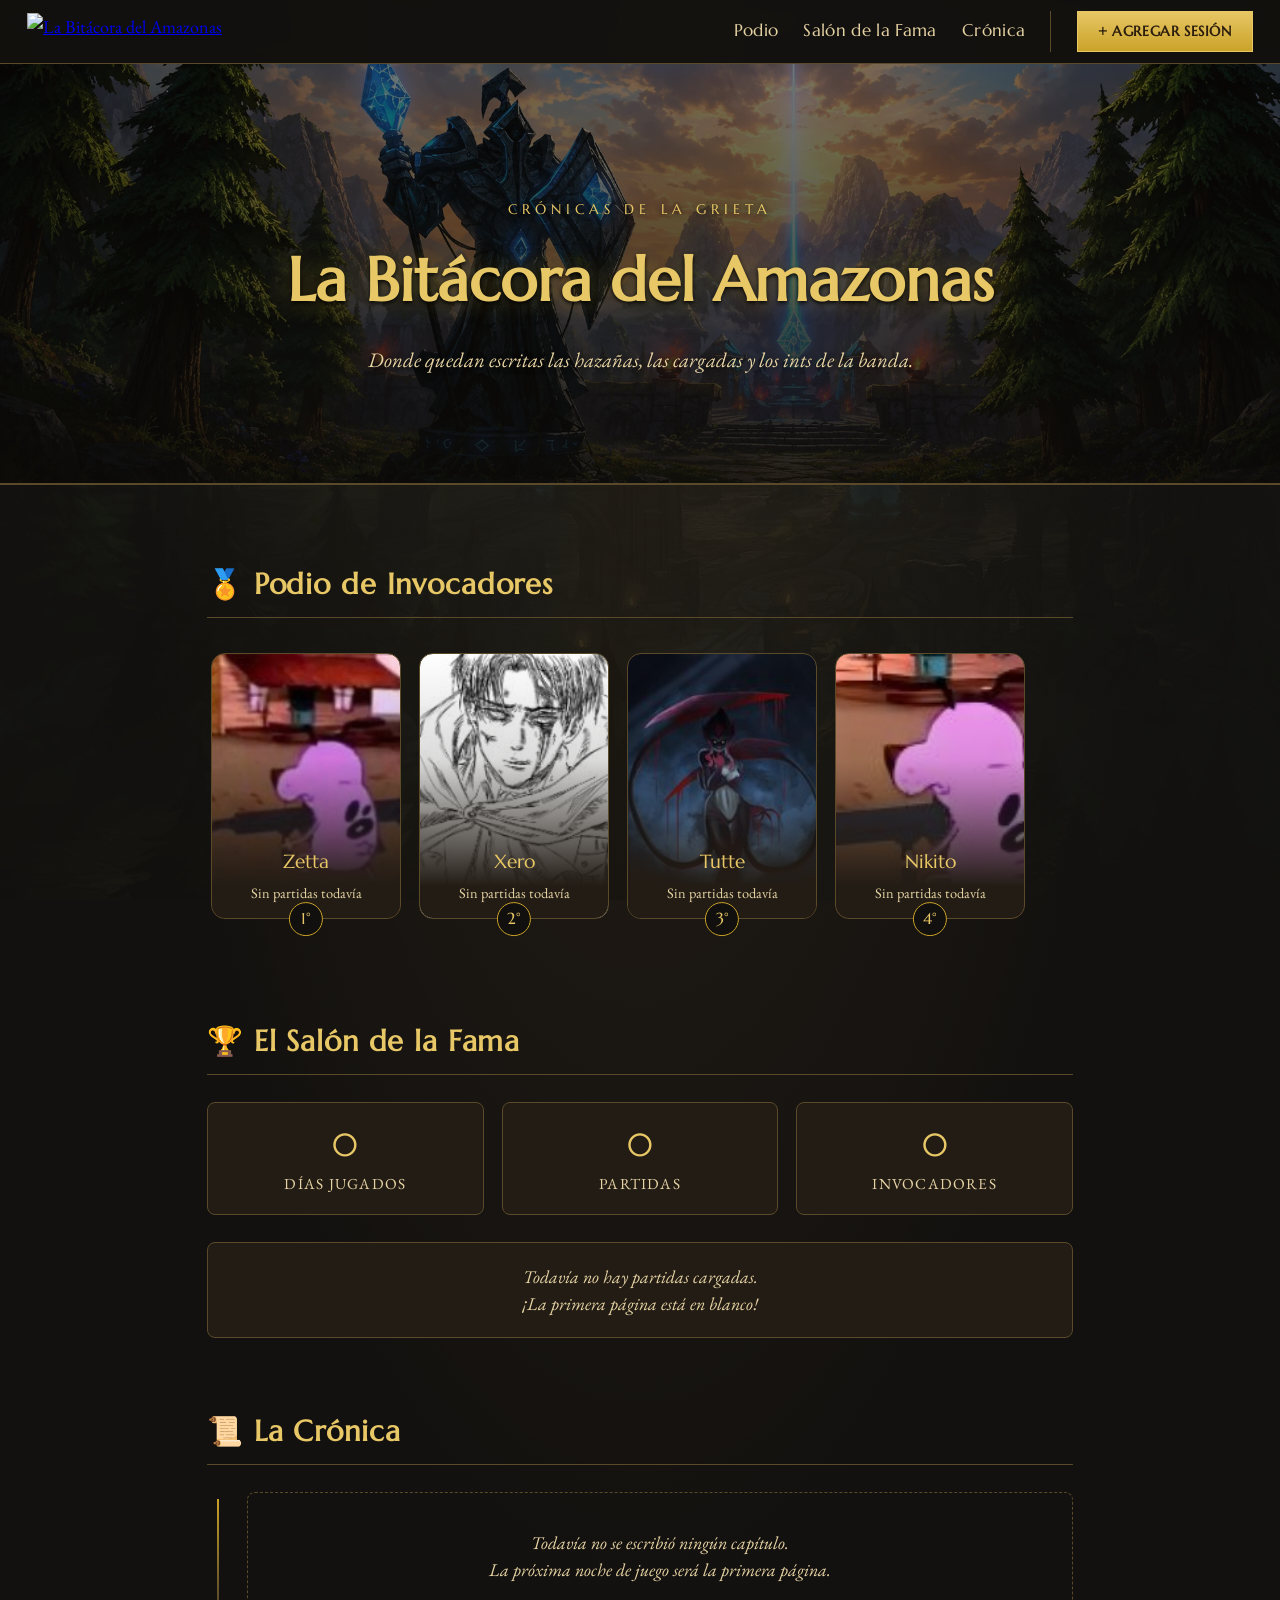
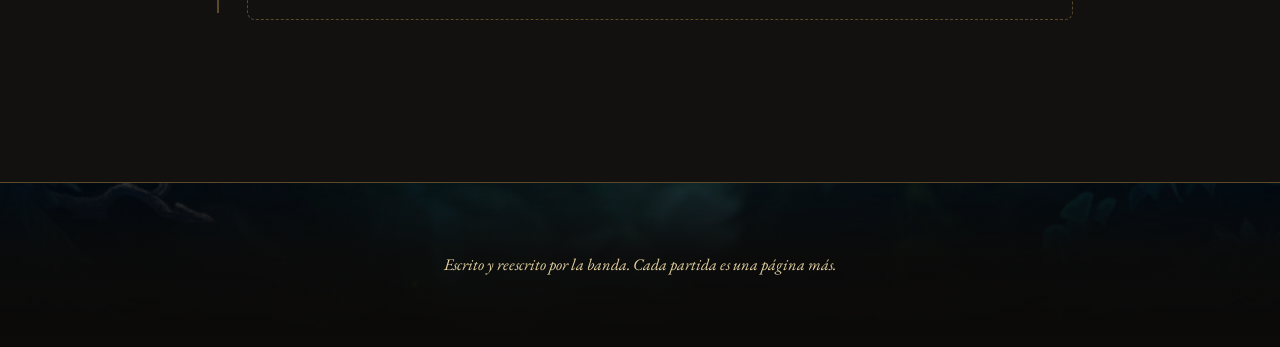
==== commit 857187ef: "Premios automáticos por partida: Killer, Ayudante, Goblin, Ancla, Centinela - Reemplaza los 4 premio" ====
--- a/index.html
+++ b/index.html
@@ -30,7 +30,6 @@
     <a href="index.html#podio-seccion">Podio</a>
     <a href="index.html#salon-fama">Salón de la Fama</a>
     <a href="index.html#timeline-seccion">Crónica</a>
-    <a href="torneos.html">Torneos</a>
     <span class="nav-sep"></span>
     <a href="herramientas/cargar.html" class="nav-tool">+ Agregar sesión</a>
   </div>
@@ -70,7 +69,7 @@
   <p>Escrito y reescrito por la banda. Cada partida es una página más.</p>
 </footer>
 
-<script src="js/comunes.js?v=9"></script>
-<script src="js/app.js?v=16"></script>
+<script src="js/comunes.js?v=7"></script>
+<script src="js/app.js?v=17"></script>
 </body>
 </html>
--- a/css/style.css
+++ b/css/style.css
@@ -11,10 +11,11 @@
   --borde:#5a4a2a;
   --victoria:#3f7d4f;
   --derrota:#8c3a3a;
-  --mvp:#c9a227;
-  --carry:#3a7ca5;
-  --troll:#a45bb0;
+  --killer:#8c3a3a;
+  --ayudante:#3a7ca5;
+  --goblin:#c9a227;
   --ancla:#7a7a7a;
+  --centinela:#2f9aa0;
   --sombra: 0 8px 24px rgba(0,0,0,.45);
 }
 
@@ -673,10 +674,11 @@
   color:#fff;
   white-space:nowrap;
 }
-.premio.mvp{background:var(--mvp); color:#2b1d0e;}
-.premio.carry{background:var(--carry);}
-.premio.troll{background:var(--troll);}
+.premio.killer{background:var(--killer);}
+.premio.ayudante{background:var(--ayudante);}
+.premio.goblin{background:var(--goblin); color:#2b1d0e;}
 .premio.ancla{background:var(--ancla);}
+.premio.centinela{background:var(--centinela);}
 
 .destacados-partida{
   margin-top:.8rem;
@@ -781,7 +783,7 @@
 
 .premios-grid{
   display:grid;
-  grid-template-columns:repeat(4, 1fr);
+  grid-template-columns:repeat(5, 1fr);
   gap:.9rem;
 }
 .premio-card{
@@ -794,10 +796,11 @@
 .premio-card .ico{font-size:1.4rem; display:block; margin-bottom:.3rem;}
 .premio-card .cnt{font-family:'Marcellus', serif; font-size:1.4rem; display:block; font-variant-numeric:tabular-nums;}
 .premio-card .lbl{font-size:.72rem; color:var(--pergamino-osc); text-transform:uppercase; letter-spacing:.05em;}
-.premio-card.mvp .cnt{color:var(--mvp);}
-.premio-card.carry .cnt{color:var(--carry);}
-.premio-card.troll .cnt{color:var(--troll);}
+.premio-card.killer .cnt{color:var(--killer);}
+.premio-card.ayudante .cnt{color:var(--ayudante);}
+.premio-card.goblin .cnt{color:var(--goblin);}
 .premio-card.ancla .cnt{color:var(--ancla);}
+.premio-card.centinela .cnt{color:var(--centinela);}
 
 .ver-mas{
   display:block;
@@ -900,68 +903,6 @@
   font-size:.85rem;
   color:#f0e6d0;
 }
-
-/* ---------- Torneos: listado, cuadro de eliminación y podio "escenario" ---------- */
-.torneo-card{display:block; text-decoration:none; color:inherit; transition:transform .15s, border-color .15s;}
-.torneo-card:hover{transform:translateY(-3px); border-color:var(--oro);}
-.torneo-card-meta{margin:0; font-size:.85rem; color:var(--pergamino-osc); line-height:1.6;}
-
-.mini-avatar{
-  display:inline-flex; align-items:center; justify-content:center;
-  width:22px; height:22px; border-radius:50%; overflow:hidden;
-  background:var(--noche-panel); border:1px solid var(--borde);
-  font-size:.6rem; color:var(--pergamino-osc); margin-right:-6px;
-  vertical-align:middle;
-}
-.mini-avatar:last-child{margin-right:0;}
-.mini-avatar img{width:100%; height:100%; object-fit:cover;}
-
-.tny-bracket{display:flex; gap:1.5rem; overflow-x:auto; padding:.5rem .2rem 1rem;}
-.tny-ronda{display:flex; flex-direction:column; min-width:190px;}
-.tny-ronda-titulo{
-  font-family:'Marcellus', serif; font-size:.8rem; text-transform:uppercase;
-  letter-spacing:.05em; color:var(--oro-claro); text-align:center; margin-bottom:.6rem;
-}
-.tny-ronda-tercer{margin-left:1rem; border-left:1px dashed var(--borde); padding-left:1.5rem;}
-.tny-partidos{display:flex; flex-direction:column; justify-content:space-around; gap:1rem; flex:1;}
-.tny-partido{
-  display:flex; flex-direction:column; gap:2px;
-  border:1px solid var(--borde); border-radius:6px; overflow:hidden;
-  background:var(--noche-panel);
-}
-.tny-lado{
-  display:flex; align-items:center; gap:.5rem; padding:.5rem .6rem;
-  font-size:.85rem; color:var(--pergamino-osc);
-  border:none; background:transparent; width:100%; text-align:left; cursor:default;
-  font-family:'EB Garamond', serif;
-}
-.tny-lado + .tny-lado{border-top:1px solid rgba(90,74,42,.4);}
-.tny-lado.tny-vacio{color:var(--tinta-suave); justify-content:center; font-style:italic;}
-.tny-lado.tny-ganador{background:rgba(201,162,39,.12); color:var(--pergamino); font-weight:600;}
-.tny-lado.tny-ganador .tny-nombre::after{content:' ✓'; color:var(--oro);}
-.tny-lado.tny-clickeable{cursor:pointer;}
-.tny-lado.tny-clickeable:hover{background:rgba(201,162,39,.2);}
-.tny-avatares{display:flex; flex-shrink:0;}
-.tny-nombre{overflow:hidden; text-overflow:ellipsis; white-space:nowrap;}
-
-.podio-torneo{display:flex; align-items:flex-end; justify-content:center; gap:1rem; margin:1.5rem 0;}
-.podio-torneo-puesto{display:flex; flex-direction:column; align-items:center; gap:.4rem; width:120px;}
-.podio-torneo-avatares{display:flex;}
-.podio-torneo-nombre{
-  font-family:'Marcellus', serif; font-size:.9rem; color:var(--pergamino);
-  text-align:center; overflow:hidden; text-overflow:ellipsis; white-space:nowrap; max-width:100%;
-}
-.podio-torneo-escalon{
-  width:100%; border-radius:8px 8px 0 0;
-  display:flex; align-items:flex-start; justify-content:center; padding-top:.5rem;
-  font-size:1.6rem;
-  background:linear-gradient(180deg, rgba(201,162,39,.18) 0%, rgba(201,162,39,.05) 100%);
-  border:1px solid var(--oro); border-bottom:none;
-}
-.podio-torneo-p1 .podio-torneo-escalon{height:120px; font-size:2rem;}
-.podio-torneo-p1 .podio-torneo-nombre{font-size:1.05rem; color:var(--oro-claro);}
-.podio-torneo-p2 .podio-torneo-escalon{height:85px;}
-.podio-torneo-p3 .podio-torneo-escalon{height:60px;}
 
 @media (max-width:600px){
   body{font-size:16px;}
@@ -976,6 +917,4 @@
   .partida-mini .kda{grid-area:kda;}
   .partida-mini .fecha{grid-area:fecha; text-align:right;}
   .podio-flecha{display:none;}
-  .tny-ronda{min-width:160px;}
-  .podio-torneo-puesto{width:92px;}
-}
+}
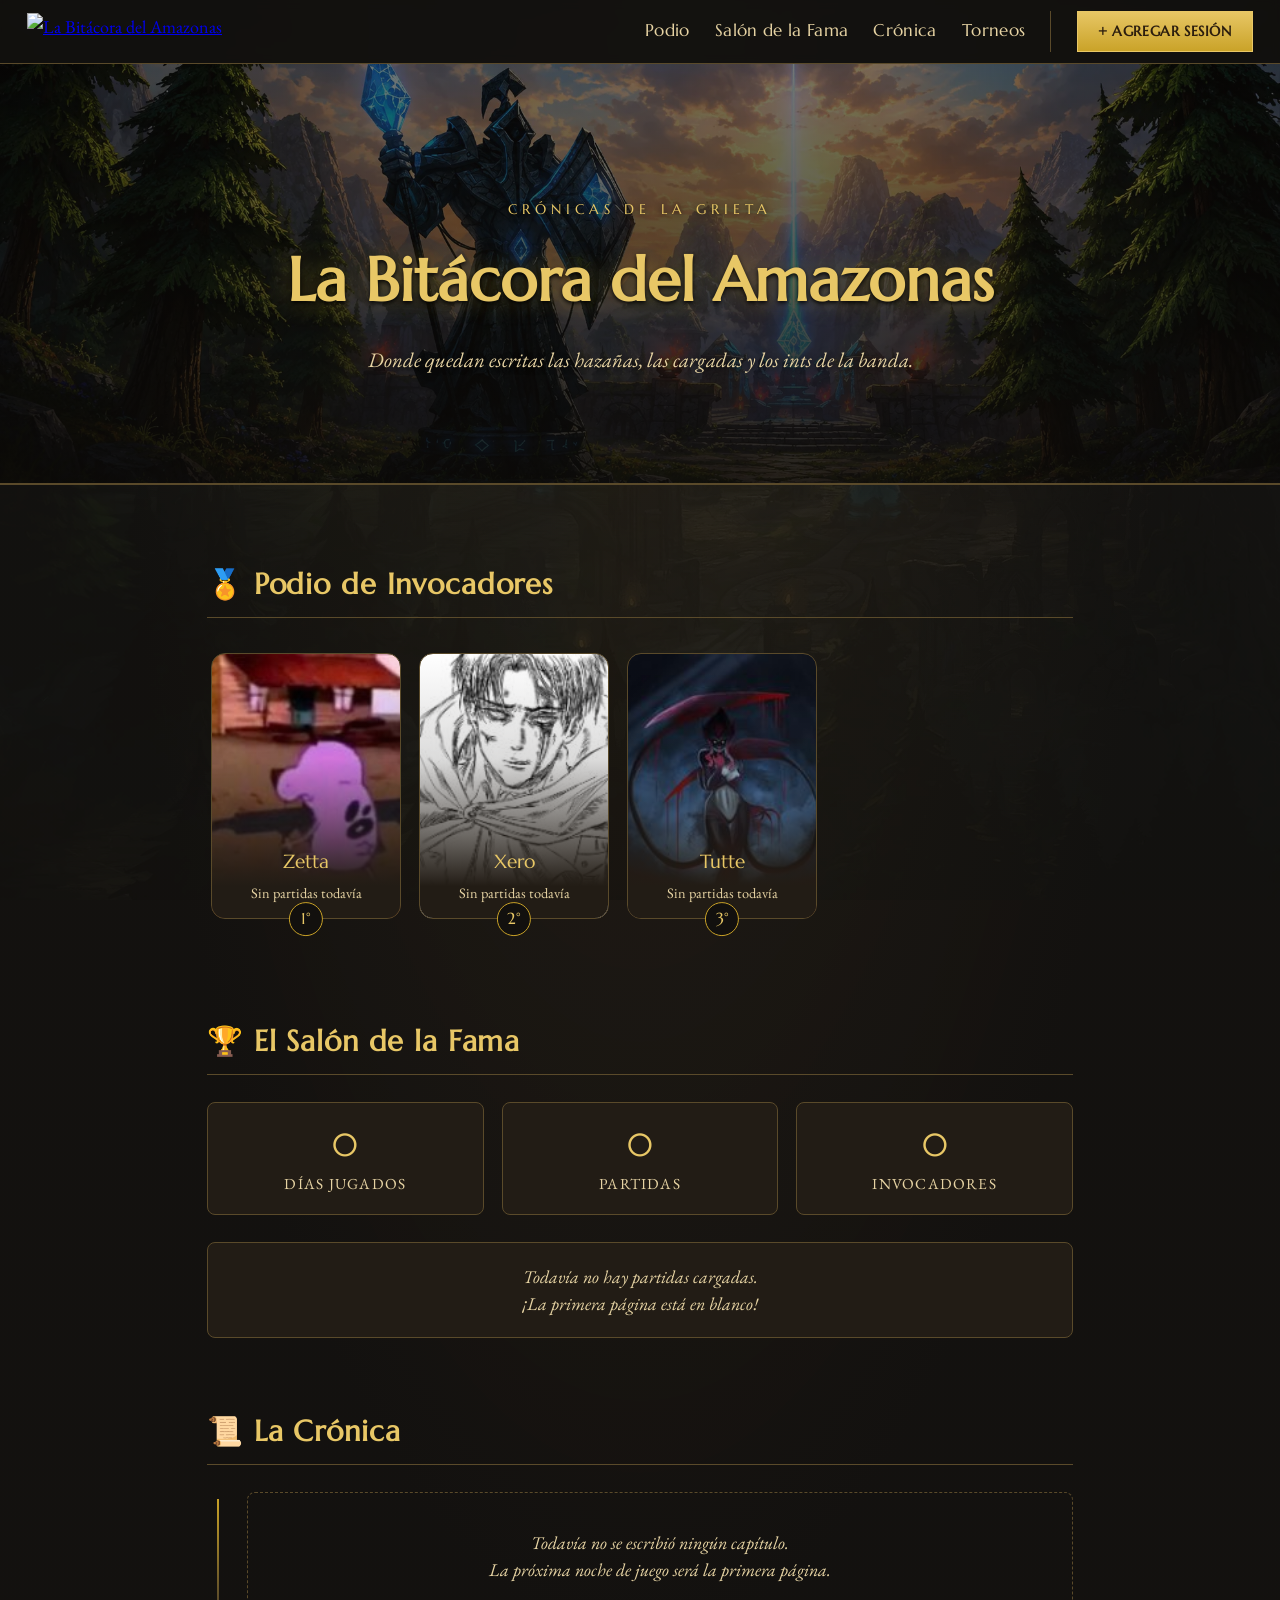
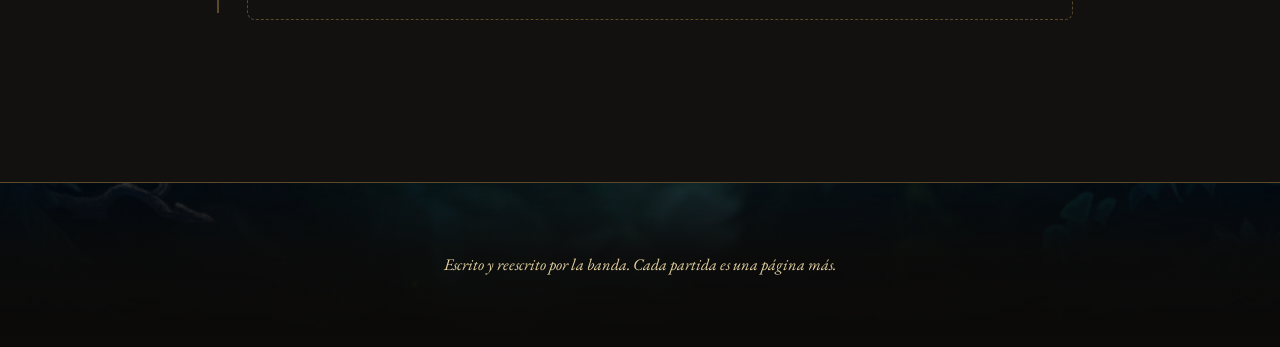
==== commit 0effda59: "Afina los premios automáticos: MVP/Ancla por aporte neto, suma Feeder y Granjero - Ancla deja de ser" ====
--- a/index.html
+++ b/index.html
@@ -16,7 +16,7 @@
 <link rel="preconnect" href="https://fonts.googleapis.com">
 <link rel="preconnect" href="https://fonts.gstatic.com" crossorigin>
 <link href="https://fonts.googleapis.com/css2?family=Marcellus&family=EB+Garamond:ital,wght@0,400;0,500;0,600;1,400&display=swap" rel="stylesheet">
-<link rel="stylesheet" href="css/style.css?v=30">
+<link rel="stylesheet" href="css/style.css?v=32">
 </head>
 <body>
 
@@ -30,6 +30,7 @@
     <a href="index.html#podio-seccion">Podio</a>
     <a href="index.html#salon-fama">Salón de la Fama</a>
     <a href="index.html#timeline-seccion">Crónica</a>
+    <a href="torneos.html">Torneos</a>
     <span class="nav-sep"></span>
     <a href="herramientas/cargar.html" class="nav-tool">+ Agregar sesión</a>
   </div>
@@ -69,7 +70,7 @@
   <p>Escrito y reescrito por la banda. Cada partida es una página más.</p>
 </footer>
 
-<script src="js/comunes.js?v=7"></script>
+<script src="js/comunes.js?v=12"></script>
 <script src="js/app.js?v=17"></script>
 </body>
 </html>
--- a/css/style.css
+++ b/css/style.css
@@ -11,11 +11,14 @@
   --borde:#5a4a2a;
   --victoria:#3f7d4f;
   --derrota:#8c3a3a;
+  --mvp:#a45bb0;
   --killer:#8c3a3a;
   --ayudante:#3a7ca5;
   --goblin:#c9a227;
+  --centinela:#2f9aa0;
+  --granjero:#5c8a3a;
   --ancla:#7a7a7a;
-  --centinela:#2f9aa0;
+  --feeder:#b5651d;
   --sombra: 0 8px 24px rgba(0,0,0,.45);
 }
 
@@ -674,11 +677,14 @@
   color:#fff;
   white-space:nowrap;
 }
+.premio.mvp{background:var(--mvp);}
 .premio.killer{background:var(--killer);}
 .premio.ayudante{background:var(--ayudante);}
 .premio.goblin{background:var(--goblin); color:#2b1d0e;}
+.premio.centinela{background:var(--centinela);}
+.premio.granjero{background:var(--granjero);}
 .premio.ancla{background:var(--ancla);}
-.premio.centinela{background:var(--centinela);}
+.premio.feeder{background:var(--feeder);}
 
 .destacados-partida{
   margin-top:.8rem;
@@ -783,7 +789,7 @@
 
 .premios-grid{
   display:grid;
-  grid-template-columns:repeat(5, 1fr);
+  grid-template-columns:repeat(8, 1fr);
   gap:.9rem;
 }
 .premio-card{
@@ -796,11 +802,14 @@
 .premio-card .ico{font-size:1.4rem; display:block; margin-bottom:.3rem;}
 .premio-card .cnt{font-family:'Marcellus', serif; font-size:1.4rem; display:block; font-variant-numeric:tabular-nums;}
 .premio-card .lbl{font-size:.72rem; color:var(--pergamino-osc); text-transform:uppercase; letter-spacing:.05em;}
+.premio-card.mvp .cnt{color:var(--mvp);}
 .premio-card.killer .cnt{color:var(--killer);}
 .premio-card.ayudante .cnt{color:var(--ayudante);}
 .premio-card.goblin .cnt{color:var(--goblin);}
+.premio-card.centinela .cnt{color:var(--centinela);}
+.premio-card.granjero .cnt{color:var(--granjero);}
 .premio-card.ancla .cnt{color:var(--ancla);}
-.premio-card.centinela .cnt{color:var(--centinela);}
+.premio-card.feeder .cnt{color:var(--feeder);}
 
 .ver-mas{
   display:block;
@@ -903,6 +912,68 @@
   font-size:.85rem;
   color:#f0e6d0;
 }
+
+/* ---------- Torneos: listado, cuadro de eliminación y podio "escenario" ---------- */
+.torneo-card{display:block; text-decoration:none; color:inherit; transition:transform .15s, border-color .15s;}
+.torneo-card:hover{transform:translateY(-3px); border-color:var(--oro);}
+.torneo-card-meta{margin:0; font-size:.85rem; color:var(--pergamino-osc); line-height:1.6;}
+
+.mini-avatar{
+  display:inline-flex; align-items:center; justify-content:center;
+  width:22px; height:22px; border-radius:50%; overflow:hidden;
+  background:var(--noche-panel); border:1px solid var(--borde);
+  font-size:.6rem; color:var(--pergamino-osc); margin-right:-6px;
+  vertical-align:middle;
+}
+.mini-avatar:last-child{margin-right:0;}
+.mini-avatar img{width:100%; height:100%; object-fit:cover;}
+
+.tny-bracket{display:flex; gap:1.5rem; overflow-x:auto; padding:.5rem .2rem 1rem;}
+.tny-ronda{display:flex; flex-direction:column; min-width:190px;}
+.tny-ronda-titulo{
+  font-family:'Marcellus', serif; font-size:.8rem; text-transform:uppercase;
+  letter-spacing:.05em; color:var(--oro-claro); text-align:center; margin-bottom:.6rem;
+}
+.tny-ronda-tercer{margin-left:1rem; border-left:1px dashed var(--borde); padding-left:1.5rem;}
+.tny-partidos{display:flex; flex-direction:column; justify-content:space-around; gap:1rem; flex:1;}
+.tny-partido{
+  display:flex; flex-direction:column; gap:2px;
+  border:1px solid var(--borde); border-radius:6px; overflow:hidden;
+  background:var(--noche-panel);
+}
+.tny-lado{
+  display:flex; align-items:center; gap:.5rem; padding:.5rem .6rem;
+  font-size:.85rem; color:var(--pergamino-osc);
+  border:none; background:transparent; width:100%; text-align:left; cursor:default;
+  font-family:'EB Garamond', serif;
+}
+.tny-lado + .tny-lado{border-top:1px solid rgba(90,74,42,.4);}
+.tny-lado.tny-vacio{color:var(--tinta-suave); justify-content:center; font-style:italic;}
+.tny-lado.tny-ganador{background:rgba(201,162,39,.12); color:var(--pergamino); font-weight:600;}
+.tny-lado.tny-ganador .tny-nombre::after{content:' ✓'; color:var(--oro);}
+.tny-lado.tny-clickeable{cursor:pointer;}
+.tny-lado.tny-clickeable:hover{background:rgba(201,162,39,.2);}
+.tny-avatares{display:flex; flex-shrink:0;}
+.tny-nombre{overflow:hidden; text-overflow:ellipsis; white-space:nowrap;}
+
+.podio-torneo{display:flex; align-items:flex-end; justify-content:center; gap:1rem; margin:1.5rem 0;}
+.podio-torneo-puesto{display:flex; flex-direction:column; align-items:center; gap:.4rem; width:120px;}
+.podio-torneo-avatares{display:flex;}
+.podio-torneo-nombre{
+  font-family:'Marcellus', serif; font-size:.9rem; color:var(--pergamino);
+  text-align:center; overflow:hidden; text-overflow:ellipsis; white-space:nowrap; max-width:100%;
+}
+.podio-torneo-escalon{
+  width:100%; border-radius:8px 8px 0 0;
+  display:flex; align-items:flex-start; justify-content:center; padding-top:.5rem;
+  font-size:1.6rem;
+  background:linear-gradient(180deg, rgba(201,162,39,.18) 0%, rgba(201,162,39,.05) 100%);
+  border:1px solid var(--oro); border-bottom:none;
+}
+.podio-torneo-p1 .podio-torneo-escalon{height:120px; font-size:2rem;}
+.podio-torneo-p1 .podio-torneo-nombre{font-size:1.05rem; color:var(--oro-claro);}
+.podio-torneo-p2 .podio-torneo-escalon{height:85px;}
+.podio-torneo-p3 .podio-torneo-escalon{height:60px;}
 
 @media (max-width:600px){
   body{font-size:16px;}
@@ -917,4 +988,6 @@
   .partida-mini .kda{grid-area:kda;}
   .partida-mini .fecha{grid-area:fecha; text-align:right;}
   .podio-flecha{display:none;}
-}
+  .tny-ronda{min-width:160px;}
+  .podio-torneo-puesto{width:92px;}
+}
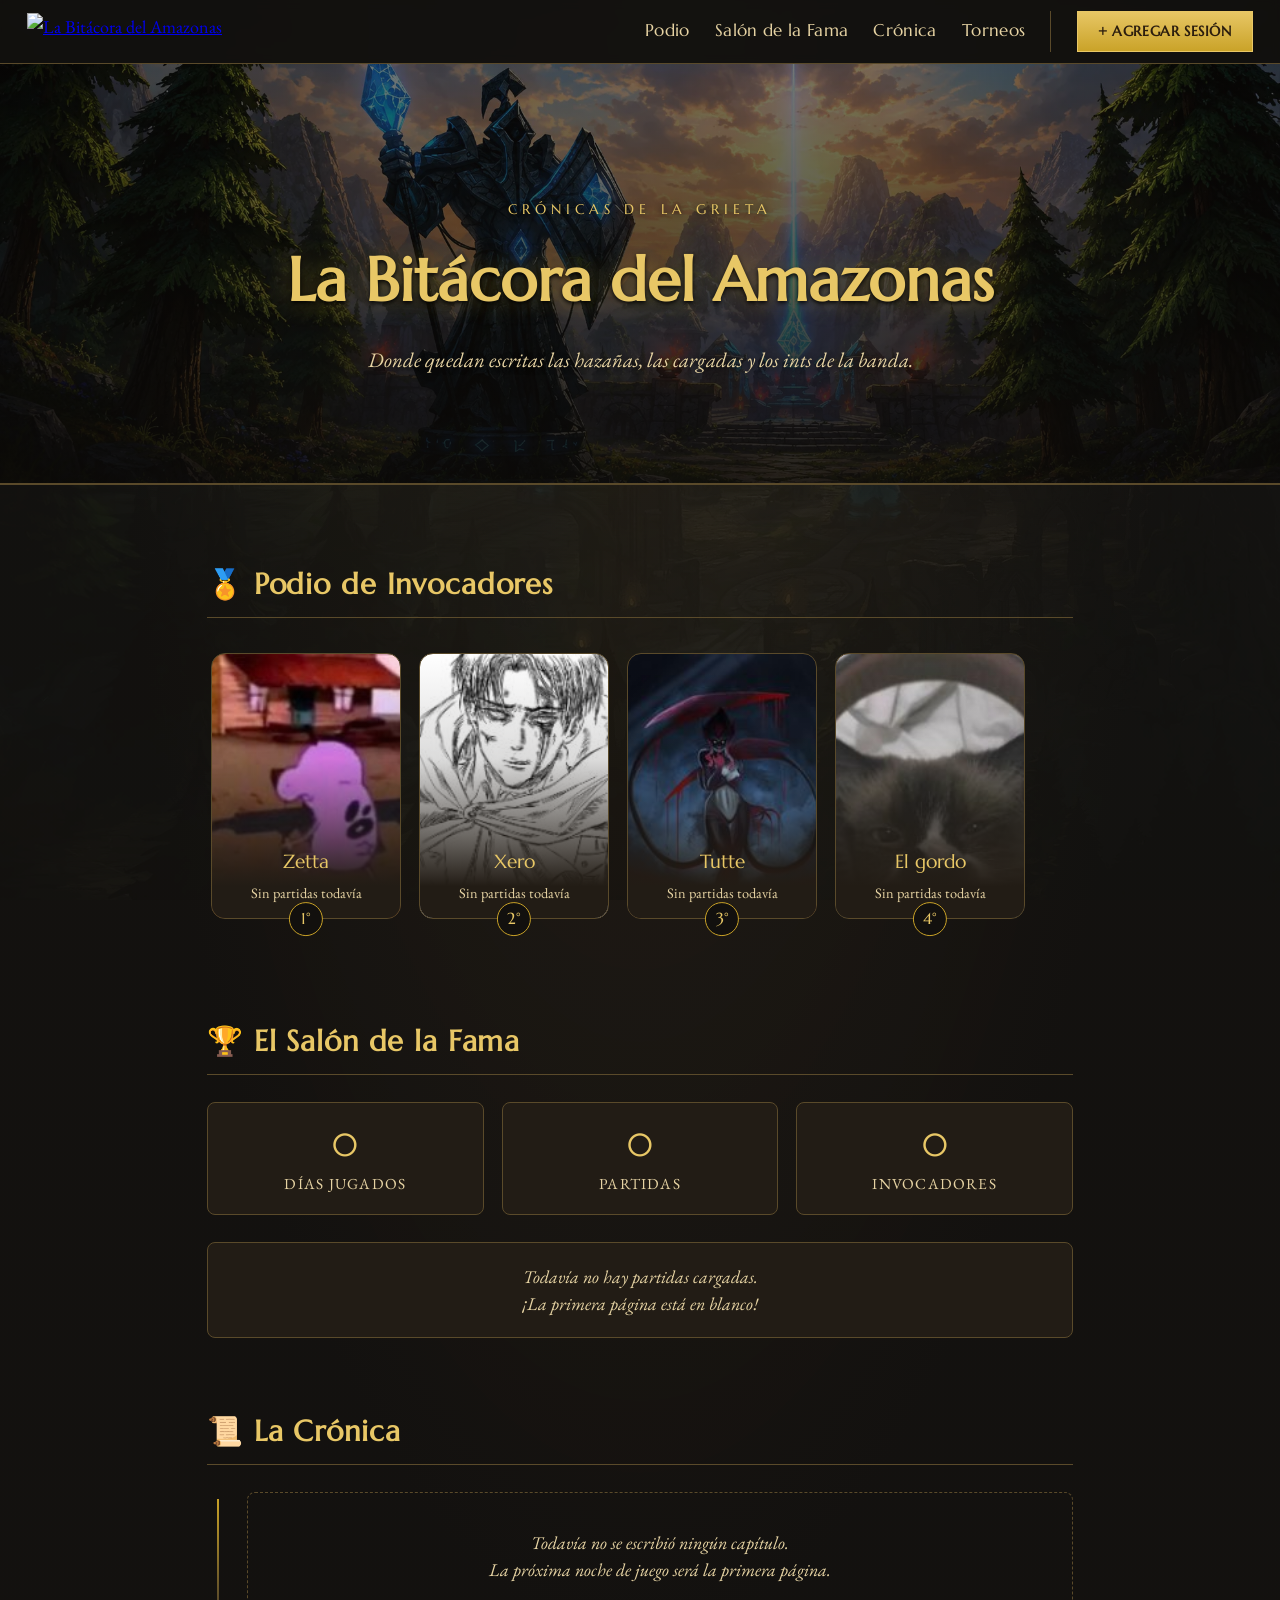
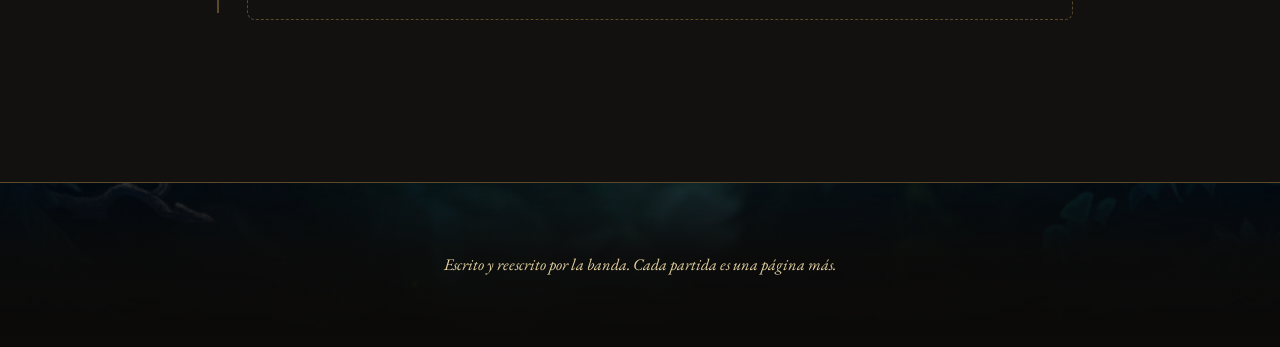
==== commit 3ef64217: "Permite editar una partida ya cargada desde Eliminar partidas - Cada partida muestra un botón "✏️ Ed" ====
--- a/index.html
+++ b/index.html
@@ -70,7 +70,7 @@
   <p>Escrito y reescrito por la banda. Cada partida es una página más.</p>
 </footer>
 
-<script src="js/comunes.js?v=12"></script>
+<script src="js/comunes.js?v=13"></script>
 <script src="js/app.js?v=17"></script>
 </body>
 </html>
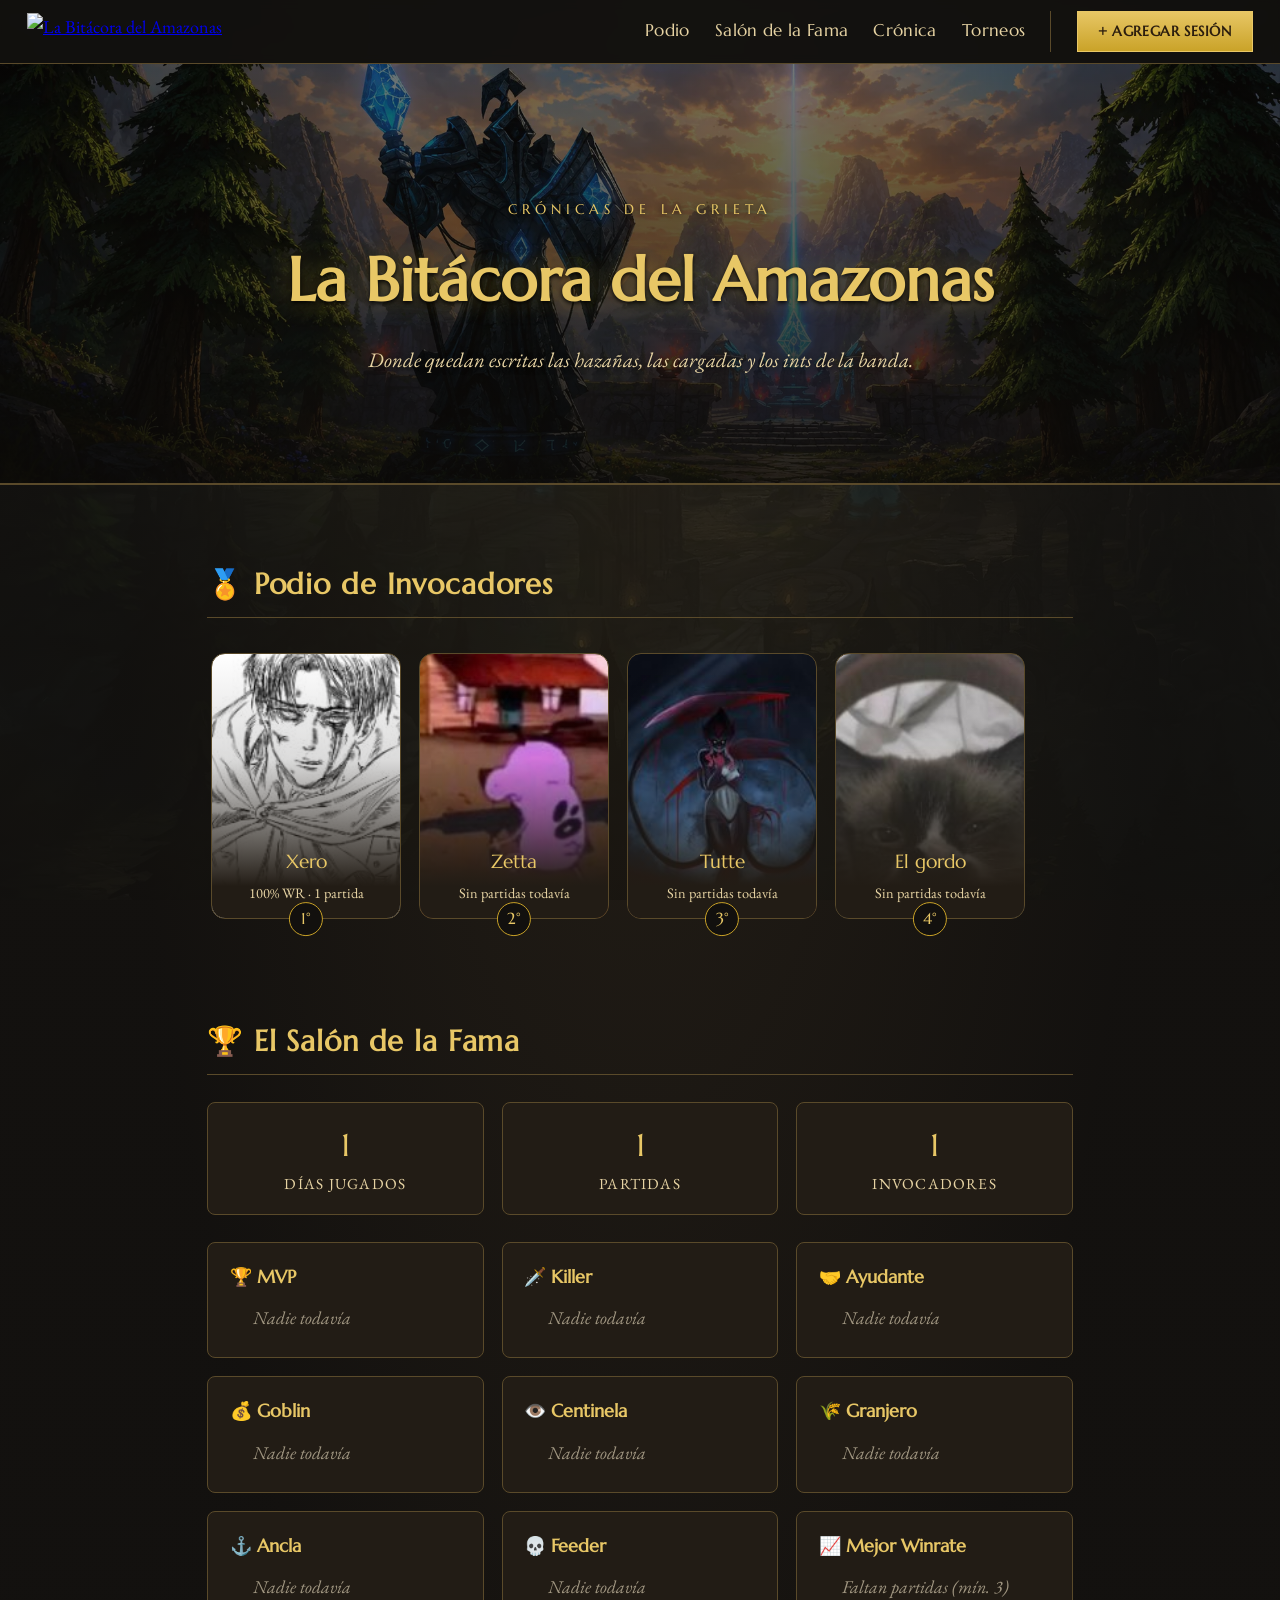
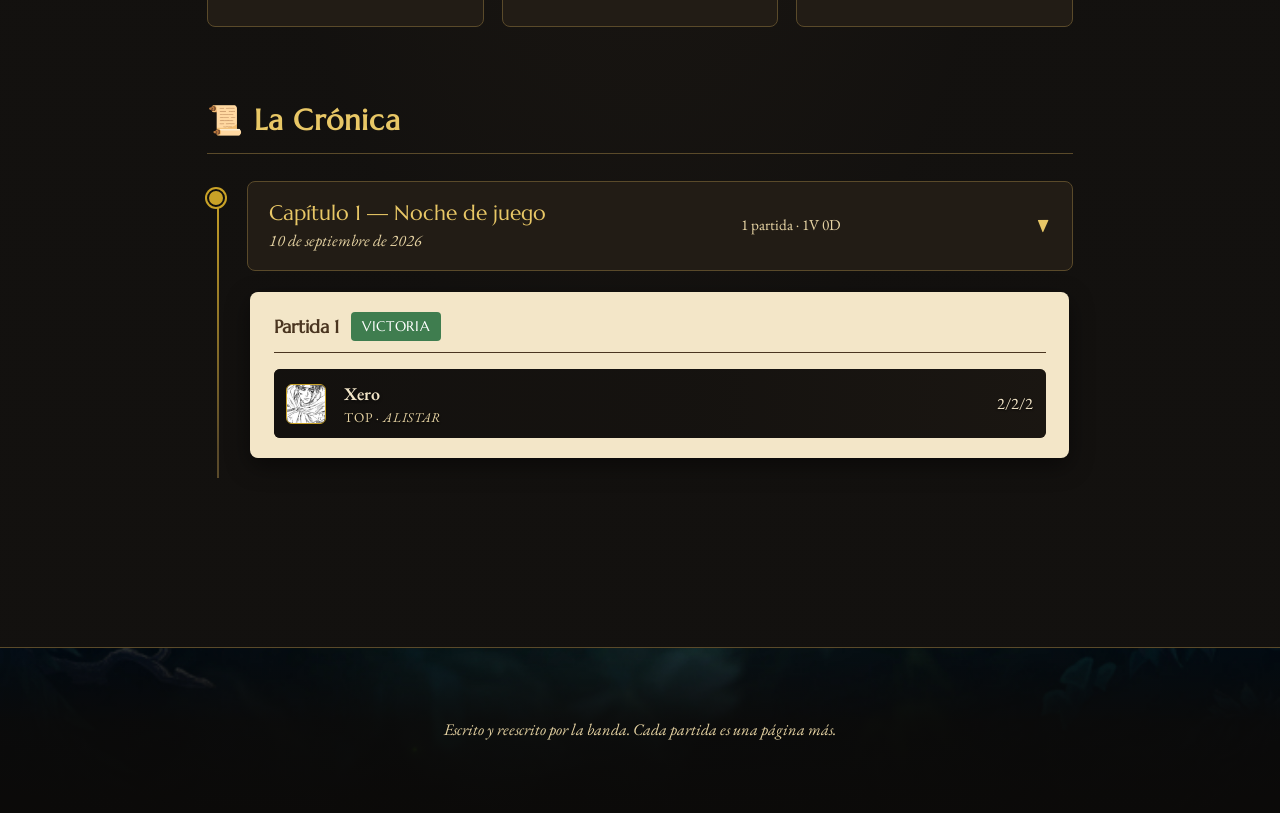
==== commit 4b1b705e: "MVP/Ancla pasan a usar ratio KDA con "Perfecto" en vez de aporte neto Reemplaza la resta simple (kil" ====
--- a/index.html
+++ b/index.html
@@ -70,7 +70,7 @@
   <p>Escrito y reescrito por la banda. Cada partida es una página más.</p>
 </footer>
 
-<script src="js/comunes.js?v=13"></script>
+<script src="js/comunes.js?v=14"></script>
 <script src="js/app.js?v=17"></script>
 </body>
 </html>
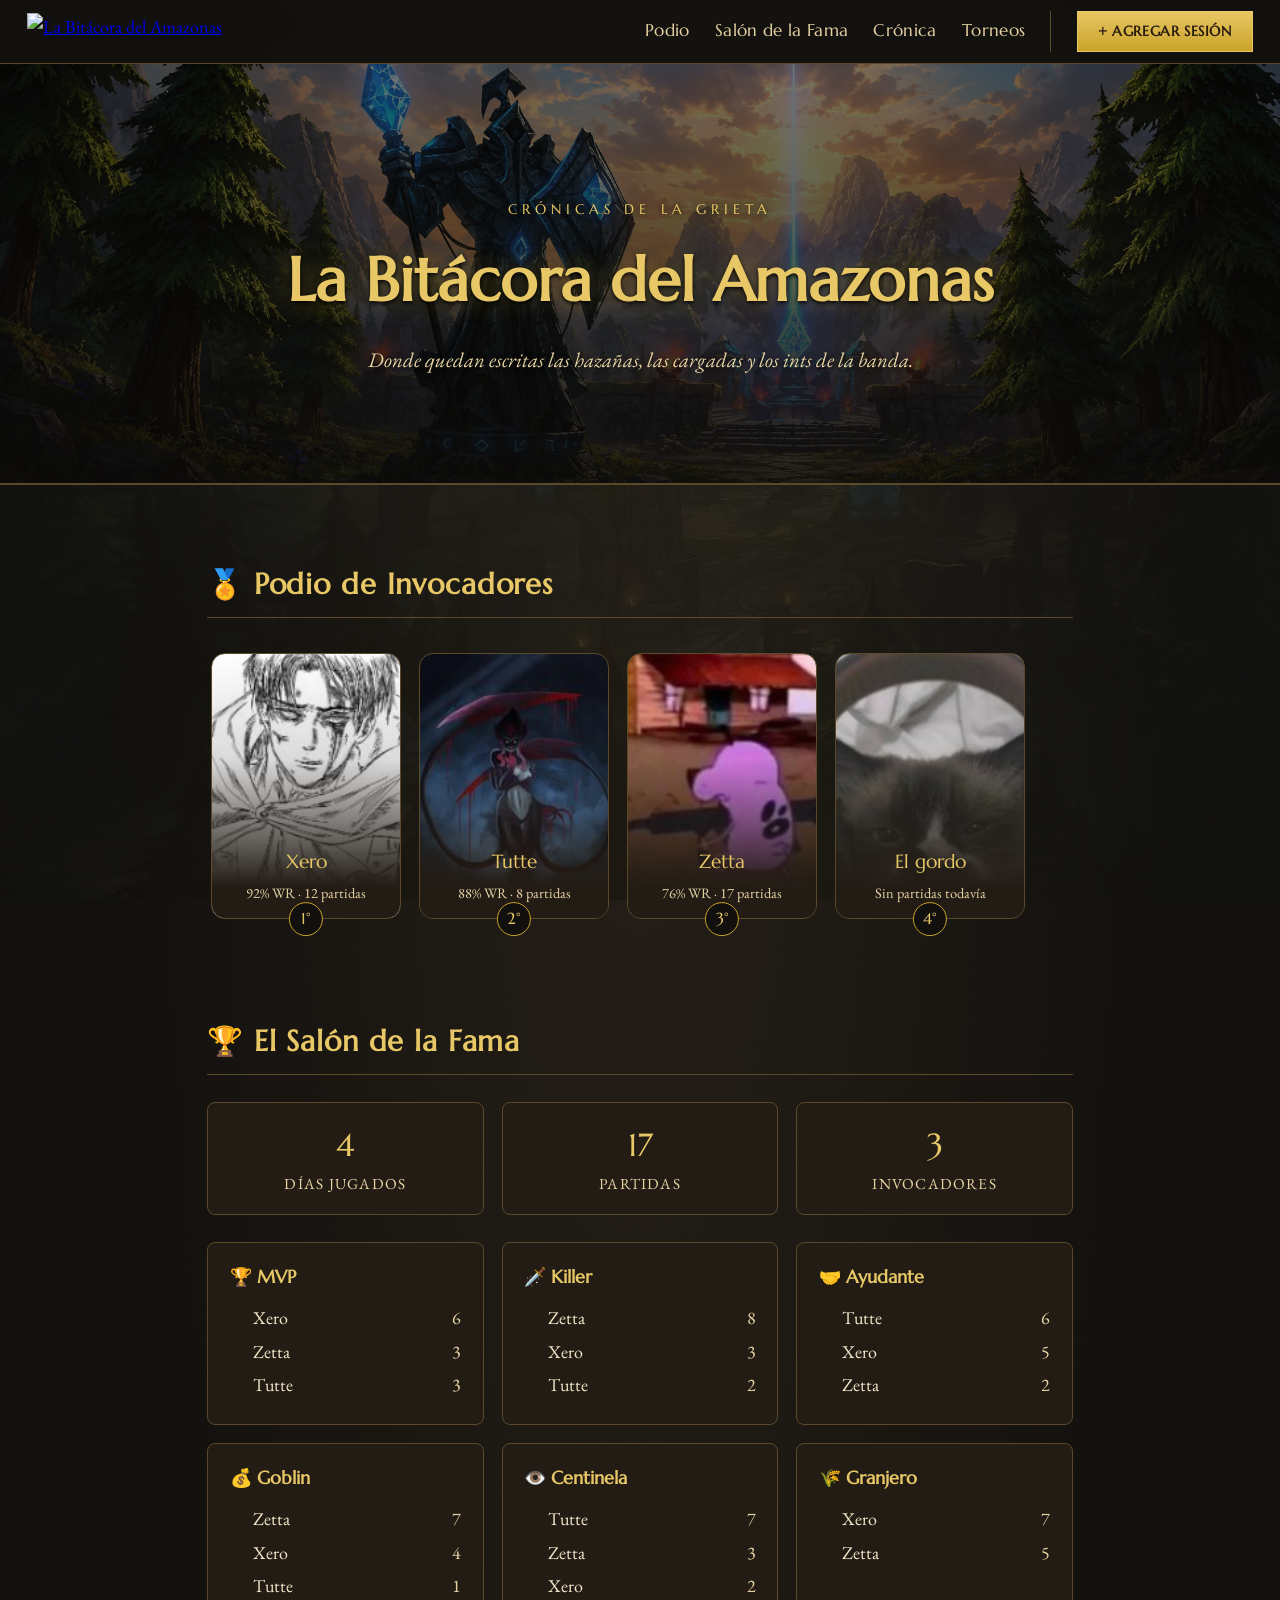
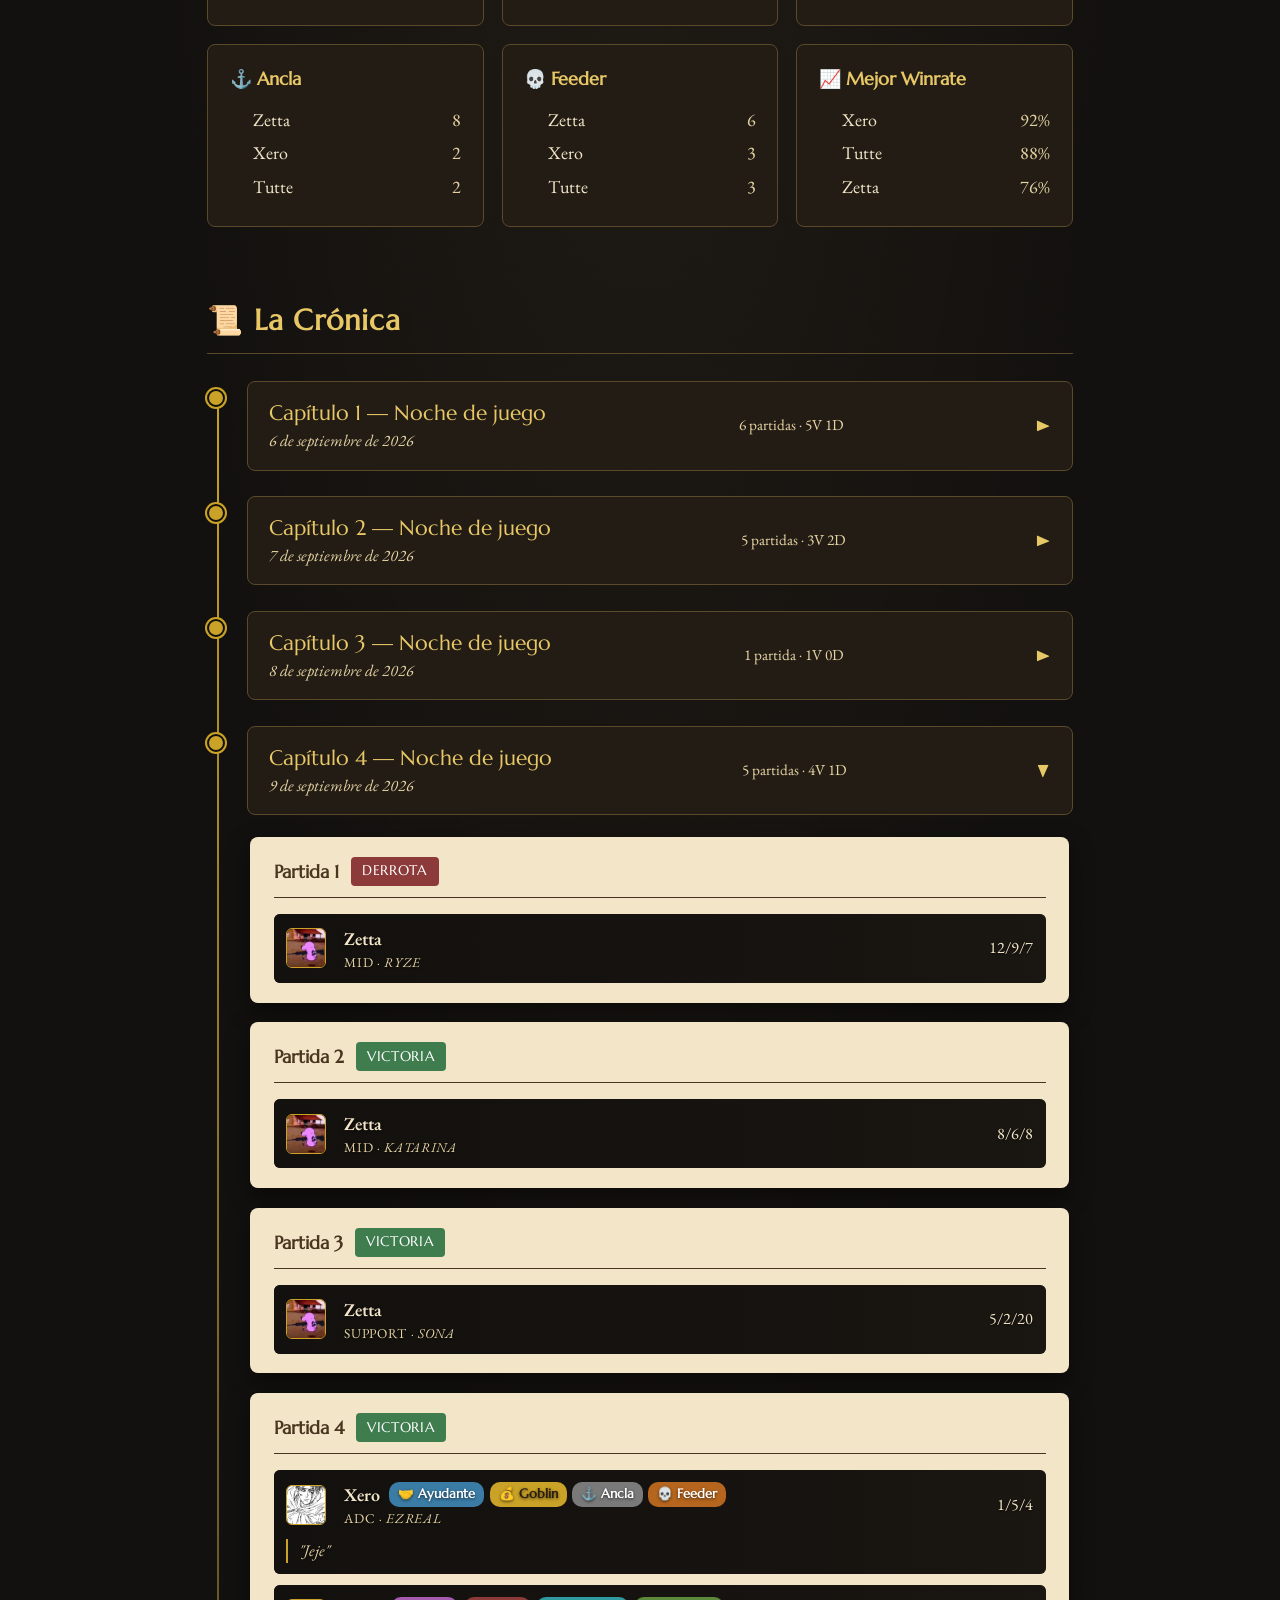
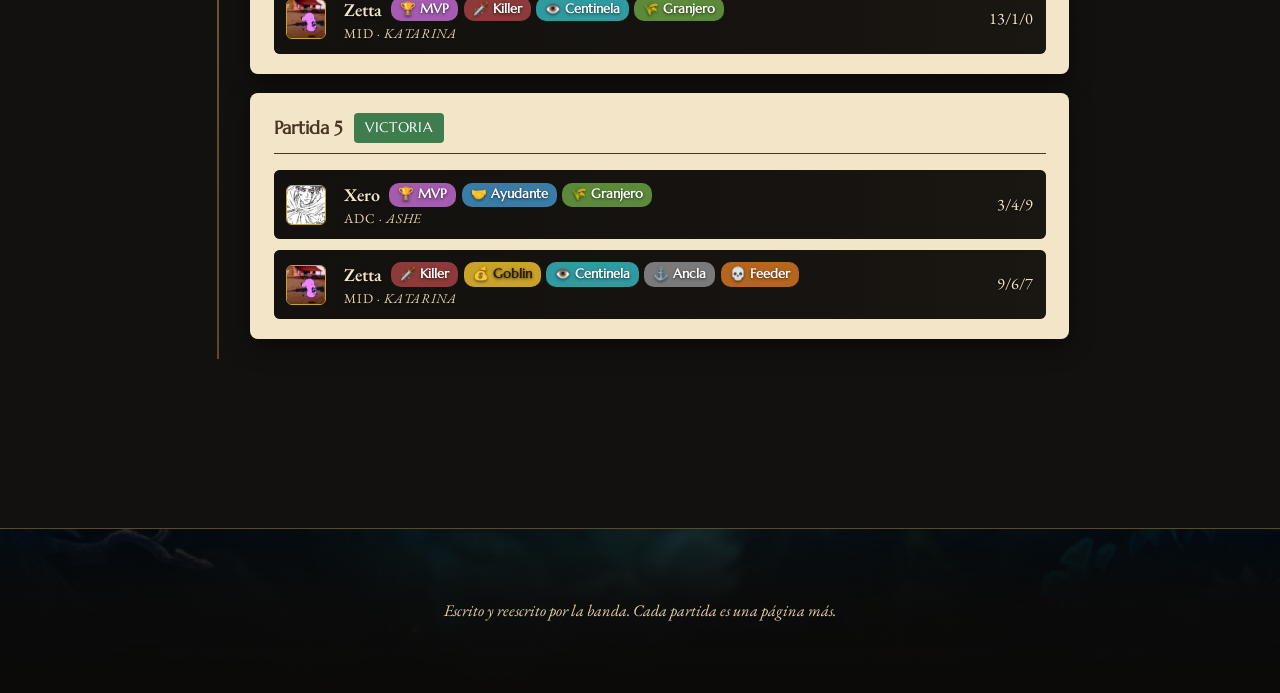
==== commit dffb116e: "Prolijidad visual en la seccion de torneos: header compacto y el link de volver integrado al banner " ====
--- a/index.html
+++ b/index.html
@@ -16,7 +16,7 @@
 <link rel="preconnect" href="https://fonts.googleapis.com">
 <link rel="preconnect" href="https://fonts.gstatic.com" crossorigin>
 <link href="https://fonts.googleapis.com/css2?family=Marcellus&family=EB+Garamond:ital,wght@0,400;0,500;0,600;1,400&display=swap" rel="stylesheet">
-<link rel="stylesheet" href="css/style.css?v=32">
+<link rel="stylesheet" href="css/style.css?v=34">
 </head>
 <body>
 
--- a/css/style.css
+++ b/css/style.css
@@ -160,6 +160,7 @@
     linear-gradient(180deg, rgba(12,10,8,.55) 0%, rgba(12,10,8,.7) 55%, rgba(12,10,8,.9) 100%),
     url('../img/portada.webp') center / cover no-repeat;
 }
+.portada-chica{padding:3rem 1.5rem 2.5rem;}
 .portada-orla{
   max-width:780px;
   margin:0 auto;
@@ -709,6 +710,8 @@
   border:1px dashed var(--borde);
   border-radius:8px;
 }
+.vacio-timeline a{color:var(--oro-claro);}
+.vacio-timeline a:hover{color:var(--oro);}
 
 footer{
   text-align:center;
